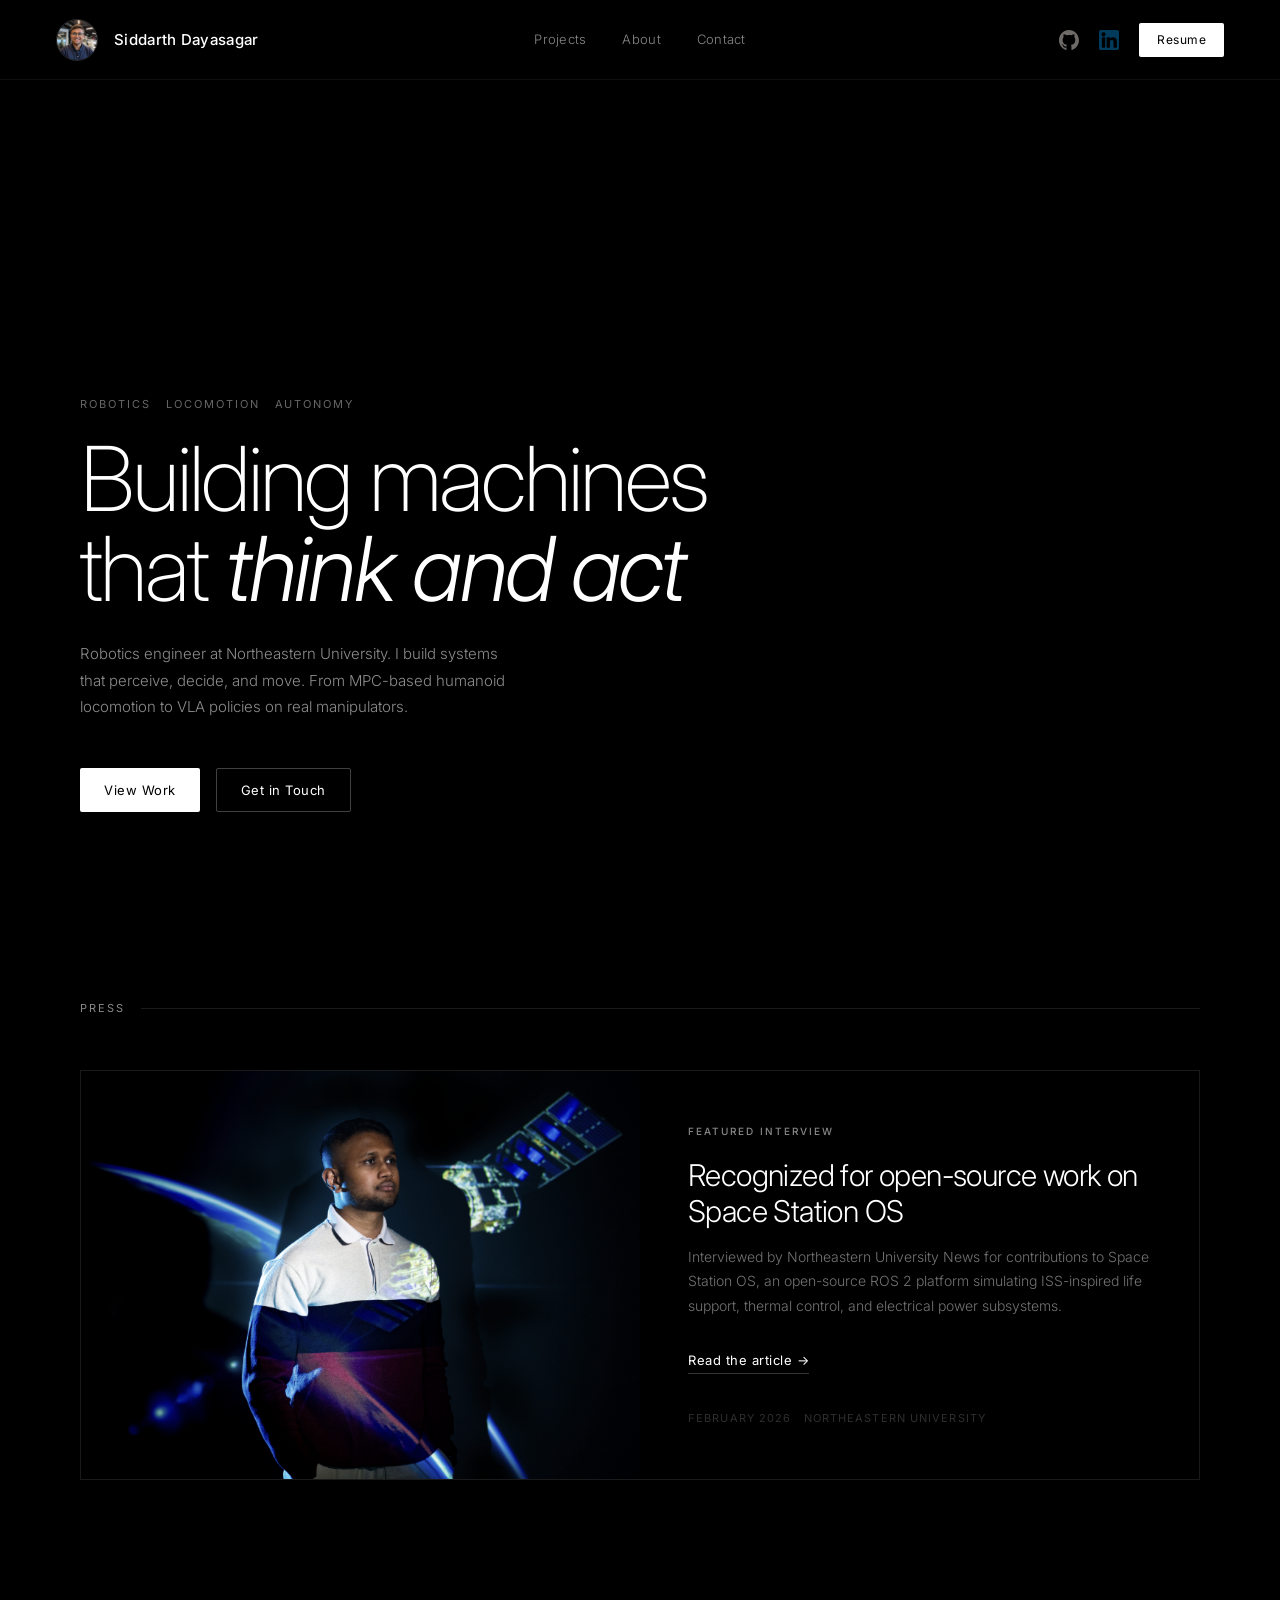
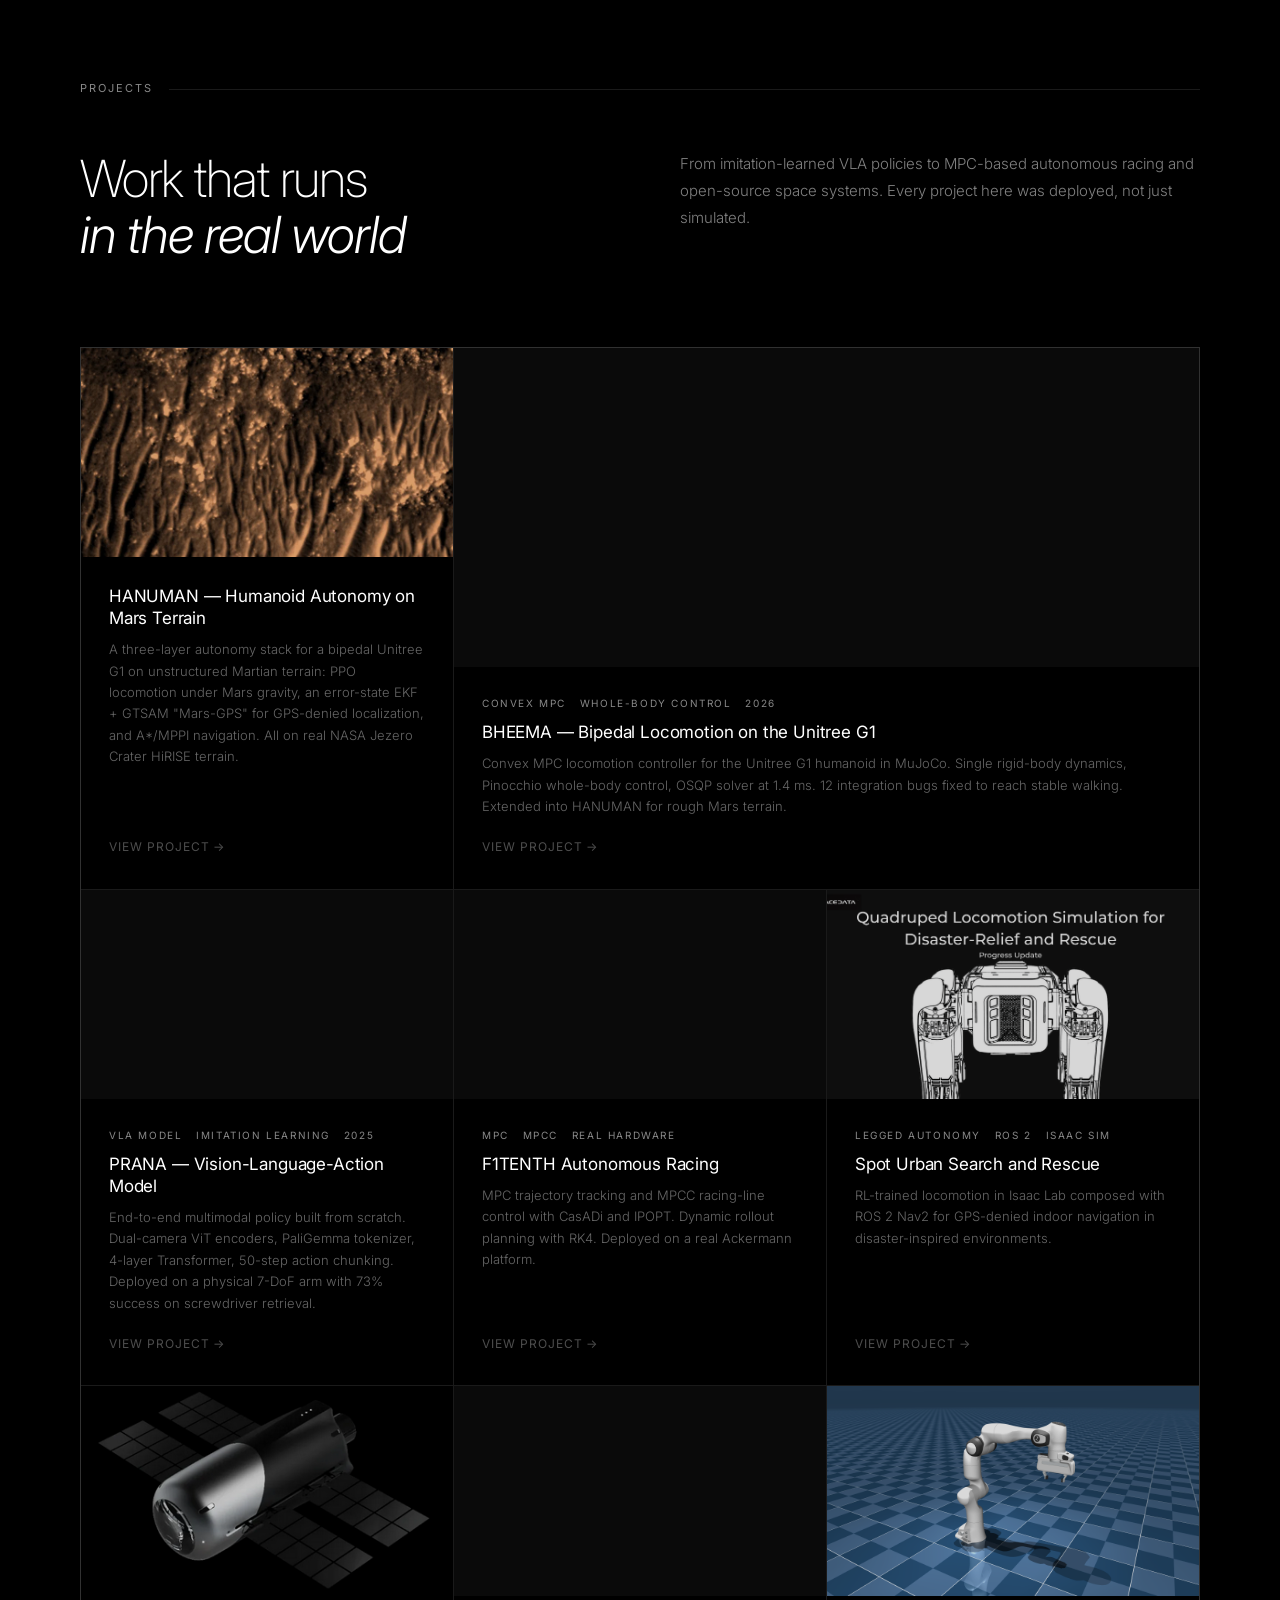
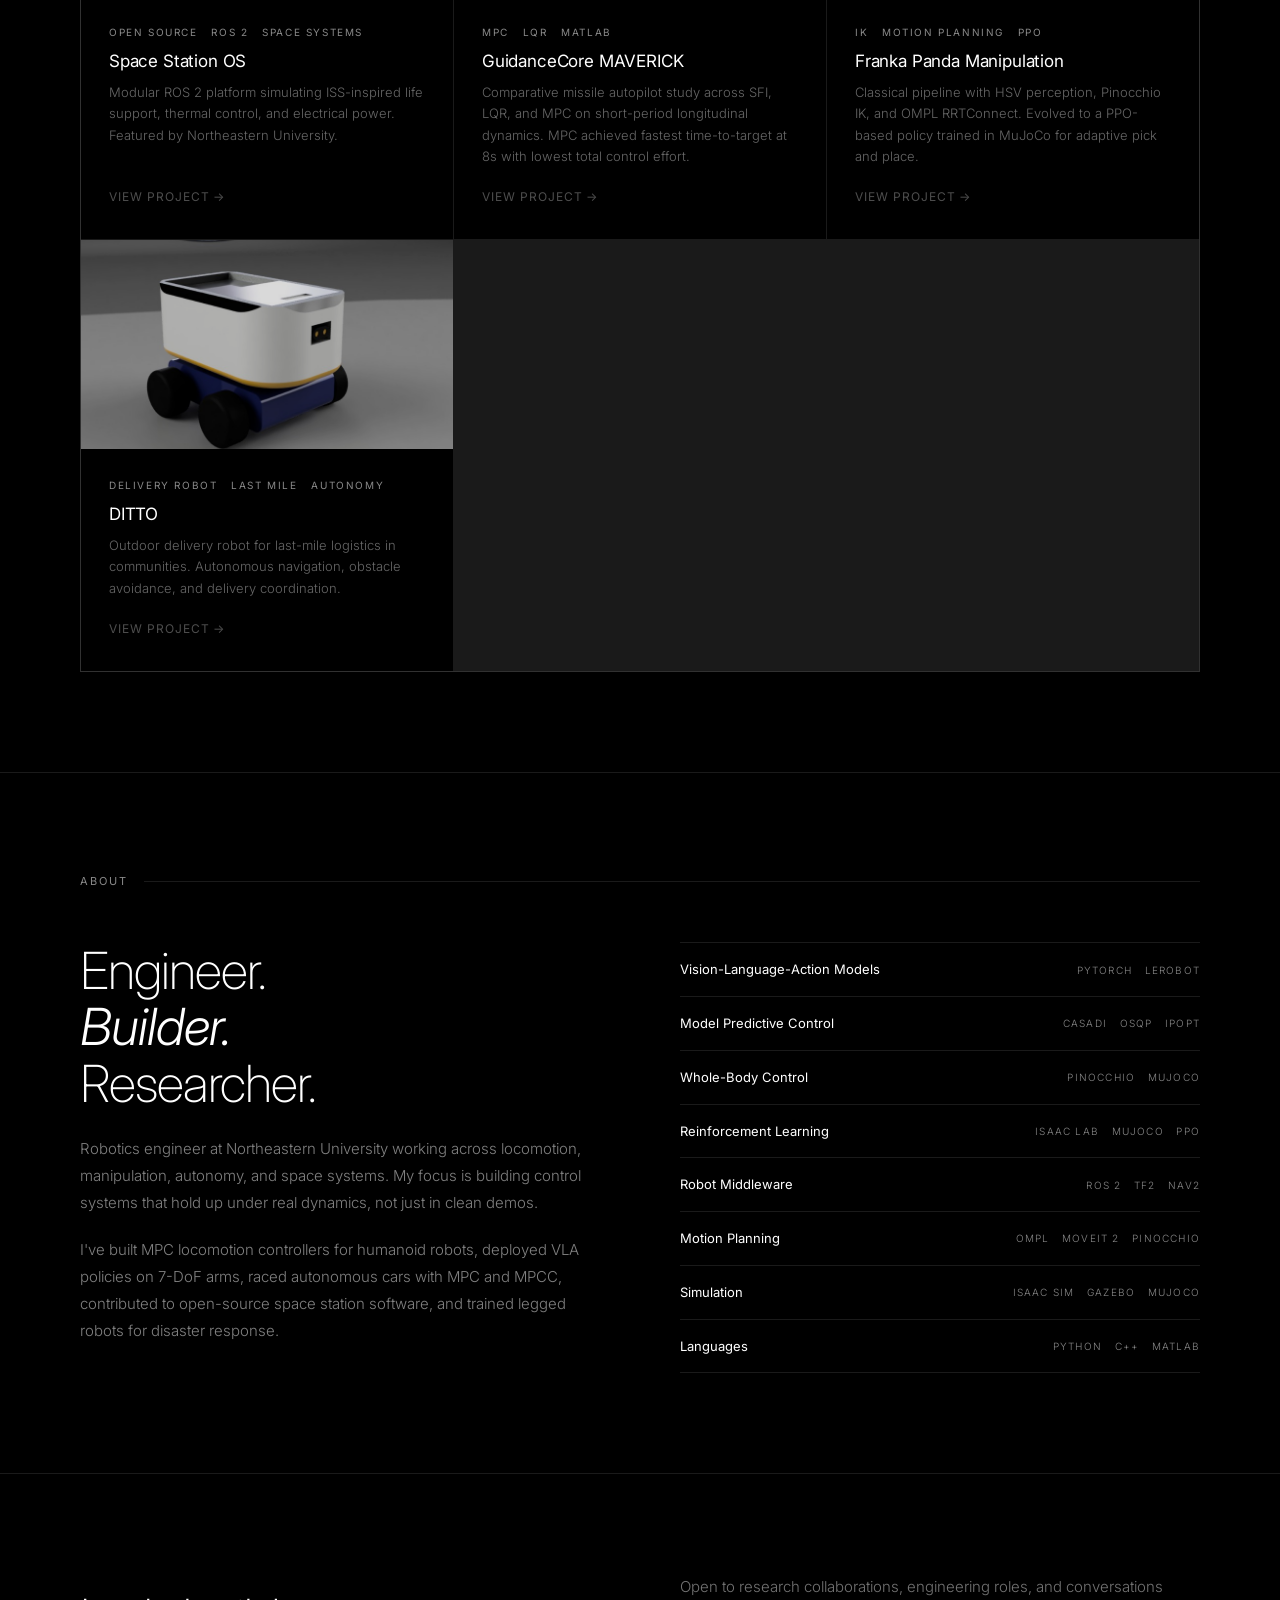
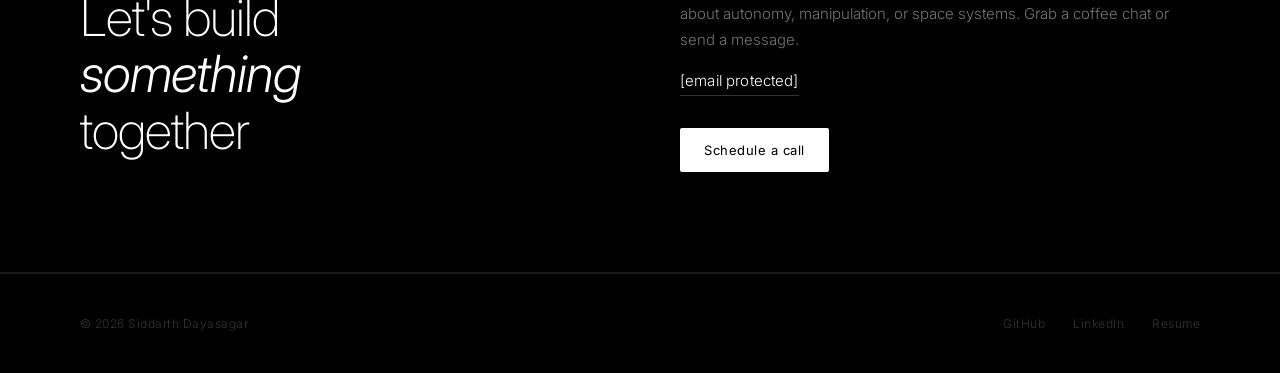
==== index.html @ bda3d2d0 "changes" ====
<!DOCTYPE html>
<html lang="en">
<head>
  <meta charset="UTF-8"/>
  <meta name="viewport" content="width=device-width, initial-scale=1.0"/>
  <title>Siddarth Dayasagar — Robotics Engineer</title>
  <link href="https://fonts.googleapis.com/css2?family=Inter:ital,wght@0,200;0,300;0,400;0,500;0,600;1,300&display=swap" rel="stylesheet"/>
  <style>
    *, *::before, *::after { box-sizing: border-box; margin: 0; padding: 0; }

    :root {
      --black: #000000;
      --white: #ffffff;
      --off-white: #f0f0f0;
      --gray: #888888;
      --border: rgba(255,255,255,0.1);
    }

    html { scroll-behavior: smooth; }

    body {
      background: var(--black);
      color: var(--white);
      font-family: 'Inter', -apple-system, BlinkMacSystemFont, sans-serif;
      font-weight: 300;
      line-height: 1.6;
      overflow-x: hidden;
      -webkit-font-smoothing: antialiased;
    }

    /* hide body while loading */
    body.loading { overflow: hidden; }

    a { color: inherit; text-decoration: none; }

    /* ── PRELOADER ───────────────────────────── */
    #preloader {
      position: fixed; inset: 0; z-index: 9999;
      background: var(--black);
      display: flex; flex-direction: column;
      align-items: flex-start; justify-content: flex-end;
      padding: 52px 64px;
      transition: opacity 0.8s ease, visibility 0.8s ease;
    }
    #preloader.hidden {
      opacity: 0; visibility: hidden; pointer-events: none;
    }

    .preloader-label {
      font-size: 10px; font-weight: 400;
      letter-spacing: 0.22em; text-transform: uppercase;
      color: var(--gray); margin-bottom: 14px;
    }

    .preloader-counter {
      font-size: clamp(72px, 14vw, 160px);
      font-weight: 200; letter-spacing: -0.04em;
      color: var(--white); line-height: 1;
      font-variant-numeric: tabular-nums;
    }

    .preloader-bar-wrap {
      width: 100%; height: 1px;
      background: rgba(255,255,255,0.08);
      margin-top: 32px; overflow: hidden;
    }
    .preloader-bar {
      height: 100%; width: 0%;
      background: var(--white);
      transition: width 0.05s linear;
    }

    .preloader-project {
      margin-top: 16px;
      font-size: 10px; font-weight: 300;
      letter-spacing: 0.2em; text-transform: uppercase;
      color: rgba(255,255,255,0.25);
    }

    /* ── REVEAL ANIMATION ────────────────────── */
    .reveal {
      opacity: 0;
      transform: translateY(32px);
      transition: opacity 0.9s ease, transform 0.9s ease;
    }
    .reveal.visible {
      opacity: 1;
      transform: translateY(0);
    }
    img { display: block; max-width: 100%; }

    /* ── NAV ─────────────────────────────────── */
    nav {
      position: fixed; top: 0; left: 0; right: 0; z-index: 100;
      display: flex; align-items: center; justify-content: space-between;
      padding: 0 56px; height: 80px;
      background: rgba(0,0,0,0.85);
      backdrop-filter: blur(20px);
      -webkit-backdrop-filter: blur(20px);
      border-bottom: 1px solid rgba(255,255,255,0.06);
    }

    .nav-left { display: flex; align-items: center; gap: 16px; }

    .nav-avatar {
      width: 42px; height: 42px; border-radius: 50%;
      object-fit: cover;
      border: 1px solid rgba(255,255,255,0.15);
      flex-shrink: 0;
    }

    .nav-name {
      font-size: 15px; font-weight: 500;
      letter-spacing: 0.02em; color: var(--white);
    }

    .nav-center {
      display: flex; align-items: center; gap: 36px;
      position: absolute; left: 50%; transform: translateX(-50%);
    }

    .nav-link {
      font-size: 13px; font-weight: 300;
      color: var(--gray); letter-spacing: 0.02em;
      transition: color 0.2s;
    }
    .nav-link:hover { color: var(--white); }

    .nav-right { display: flex; align-items: center; gap: 20px; }

    .nav-icon-link {
      display: flex; align-items: center;
      opacity: 0.5; transition: opacity 0.2s;
    }
    .nav-icon-link:hover { opacity: 1; }
    .nav-icon-link.invert img { filter: invert(1); }
    .nav-icon-link img { width: 20px; height: 20px; }

    .nav-resume {
      display: inline-flex; align-items: center;
      height: 34px; padding: 0 18px;
      font-size: 12px; font-weight: 400;
      letter-spacing: 0.04em;
      background: var(--white); color: var(--black);
      border-radius: 2px;
      transition: background 0.2s;
    }
    .nav-resume:hover { background: var(--off-white); }

    /* mobile hamburger */
    .nav-hamburger {
      display: none; flex-direction: column;
      gap: 5px; cursor: pointer;
      padding: 4px;
    }
    .nav-hamburger span {
      display: block; width: 22px; height: 1.5px;
      background: var(--white); border-radius: 2px;
      transition: all 0.3s;
    }

    /* mobile menu */
    .mobile-menu {
      display: none;
      position: fixed; top: 80px; left: 0; right: 0;
      background: rgba(0,0,0,0.97);
      backdrop-filter: blur(20px);
      border-bottom: 1px solid rgba(255,255,255,0.06);
      padding: 24px 24px 32px;
      flex-direction: column; gap: 0;
      z-index: 99;
    }
    .mobile-menu.open { display: flex; }
    .mobile-menu a {
      font-size: 18px; font-weight: 300;
      color: var(--gray); padding: 14px 0;
      border-bottom: 1px solid rgba(255,255,255,0.06);
      transition: color 0.2s;
    }
    .mobile-menu a:last-child { border-bottom: none; }
    .mobile-menu a:hover { color: var(--white); }

    /* ── HERO ────────────────────────────────── */
    .hero {
      position: relative; width: 100%;
      height: 100svh; min-height: 580px;
      overflow: hidden;
    }

    .hero video {
      position: absolute; inset: 0;
      width: 100%; height: 100%;
      object-fit: cover;
    }

    .hero-gradient {
      position: absolute; inset: 0;
      background: linear-gradient(
        to bottom,
        rgba(0,0,0,0.15) 0%,
        rgba(0,0,0,0.0) 25%,
        rgba(0,0,0,0.0) 50%,
        rgba(0,0,0,0.7) 80%,
        rgba(0,0,0,1) 100%
      );
    }

    .hero-content {
      position: absolute; inset: 0;
      display: flex; flex-direction: column; justify-content: flex-end;
      padding: 0 80px 88px;
      max-width: 1400px; margin: 0 auto; left: 0; right: 0;
    }

    .hero-label {
      font-size: 11px; font-weight: 400;
      letter-spacing: 0.18em; text-transform: uppercase;
      color: rgba(255,255,255,0.4);
      margin-bottom: 20px;
    }

    .hero-title {
      font-size: clamp(40px, 7vw, 104px);
      font-weight: 200; letter-spacing: -0.03em;
      line-height: 1.0; color: var(--white);
      max-width: 900px; margin-bottom: 28px;
    }
    .hero-title em { font-style: italic; font-weight: 300; }

    .hero-bio {
      font-size: 15px; font-weight: 300;
      color: rgba(255,255,255,0.55);
      max-width: 440px; line-height: 1.75;
      margin-bottom: 48px;
    }

    .hero-cta-row { display: flex; align-items: center; gap: 16px; flex-wrap: wrap; }

    .btn {
      display: inline-flex; align-items: center;
      height: 44px; padding: 0 24px;
      font-size: 13px; font-weight: 400;
      letter-spacing: 0.04em; border-radius: 2px;
      transition: all 0.2s; cursor: pointer;
    }
    .btn-primary { background: var(--white); color: var(--black); }
    .btn-primary:hover { background: var(--off-white); }
    .btn-ghost {
      background: transparent; color: var(--white);
      border: 1px solid rgba(255,255,255,0.25);
    }
    .btn-ghost:hover { border-color: rgba(255,255,255,0.6); }

    /* ── DIVIDER ─────────────────────────────── */
    .divider { height: 1px; background: var(--border); }

    /* ── STAT STRIP ──────────────────────────── */
    .stat-strip {
      display: grid; grid-template-columns: repeat(4,1fr);
      border-bottom: 1px solid var(--border);
    }

    .stat-cell {
      padding: 44px 48px;
      border-right: 1px solid var(--border);
    }
    .stat-cell:last-child { border-right: none; }

    .stat-num {
      font-size: 38px; font-weight: 200;
      letter-spacing: -0.04em; color: var(--white);
      line-height: 1; margin-bottom: 8px;
    }
    .stat-label {
      font-size: 11px; font-weight: 400;
      letter-spacing: 0.1em; text-transform: uppercase;
      color: var(--gray); line-height: 1.5;
    }

    /* ── LAYOUT ──────────────────────────────── */
    .section {
      max-width: 1400px; margin: 0 auto;
      padding: 100px 80px;
    }

    .section-eyebrow {
      font-size: 11px; font-weight: 400;
      letter-spacing: 0.18em; text-transform: uppercase;
      color: var(--gray); margin-bottom: 52px;
      display: flex; align-items: center; gap: 16px;
    }
    .section-eyebrow::after {
      content: ''; flex: 1; height: 1px;
      background: var(--border);
    }

    .section-title {
      font-size: clamp(28px, 4vw, 54px);
      font-weight: 200; letter-spacing: -0.02em;
      line-height: 1.1; color: var(--white);
      margin-bottom: 24px;
    }
    .section-title em { font-style: italic; font-weight: 300; }

    .section-body {
      font-size: 15px; font-weight: 300;
      color: rgba(255,255,255,0.5);
      line-height: 1.8; max-width: 560px;
    }

    .two-col {
      display: grid; grid-template-columns: 1fr 1fr;
      gap: 80px; align-items: start;
    }

    /* ── PRESS ───────────────────────────────── */
    .press-card {
      display: grid; grid-template-columns: 1fr 1fr;
      gap: 0; border: 1px solid var(--border);
    }

    .press-image {
      overflow: hidden; background: #111;
      min-height: 260px;
    }
    .press-image img {
      width: 100%; height: 100%; object-fit: cover;
      filter: grayscale(20%);
      transition: filter 0.4s, transform 0.4s;
    }
    .press-card:hover .press-image img {
      filter: grayscale(0%); transform: scale(1.02);
    }

    .press-content {
      padding: 52px 48px;
      display: flex; flex-direction: column; justify-content: center;
    }

    .press-tag {
      font-size: 10px; font-weight: 500;
      letter-spacing: 0.2em; text-transform: uppercase;
      color: var(--gray); margin-bottom: 18px;
    }

    .press-title {
      font-size: clamp(18px, 2.5vw, 30px);
      font-weight: 300; letter-spacing: -0.02em;
      line-height: 1.2; color: var(--white); margin-bottom: 16px;
    }

    .press-body {
      font-size: 14px; font-weight: 300;
      color: rgba(255,255,255,0.45);
      line-height: 1.75; margin-bottom: 32px;
    }

    .press-link {
      font-size: 13px; font-weight: 400;
      color: var(--white); letter-spacing: 0.04em;
      display: inline-flex; align-items: center; gap: 8px;
      border-bottom: 1px solid rgba(255,255,255,0.2);
      padding-bottom: 2px; width: fit-content;
      transition: border-color 0.2s;
    }
    .press-link:hover { border-color: var(--white); }

    .press-date {
      margin-top: 36px;
      font-size: 11px; font-weight: 400;
      letter-spacing: 0.1em; text-transform: uppercase;
      color: rgba(255,255,255,0.18);
    }

    /* ── PROJECTS GRID ───────────────────────── */
    .projects-grid {
      display: grid;
      grid-template-columns: repeat(3, 1fr);
      gap: 1px;
      background: var(--border);
      border: 1px solid var(--border);
    }

    .project-card {
      background: var(--black);
      position: relative; overflow: hidden;
      display: flex; flex-direction: column;
      transition: background 0.3s;
    }
    .project-card:hover { background: #0a0a0a; }

    .project-card.featured { grid-column: span 2; }
    .project-card.featured .project-media { aspect-ratio: 21/9; }

    .project-media {
      position: relative;
      aspect-ratio: 16/9; overflow: hidden;
      background: #0a0a0a; flex-shrink: 0;
    }
    .project-media img,
    .project-media video {
      width: 100%; height: 100%; object-fit: cover;
      filter: brightness(0.85);
      transition: filter 0.4s, transform 0.5s;
    }
    .project-media iframe {
      position: absolute; inset: 0;
      width: 100%; height: 100%; border: none;
      pointer-events: none;
    }
    .project-card:hover .project-media img,
    .project-card:hover .project-media video {
      filter: brightness(1); transform: scale(1.03);
    }

    .project-body {
      padding: 28px 28px 32px;
      flex: 1; display: flex; flex-direction: column;
    }

    .project-tag {
      font-size: 10px; font-weight: 400;
      letter-spacing: 0.16em; text-transform: uppercase;
      color: var(--gray); margin-bottom: 10px;
    }

    .project-title {
      font-size: 17px; font-weight: 400;
      letter-spacing: -0.01em; color: var(--white);
      margin-bottom: 10px; line-height: 1.3;
    }

    .project-desc {
      font-size: 13px; font-weight: 300;
      color: rgba(255,255,255,0.4); line-height: 1.65;
      flex: 1;
    }

    .project-link {
      margin-top: 20px;
      font-size: 12px; font-weight: 400;
      letter-spacing: 0.08em; text-transform: uppercase;
      color: rgba(255,255,255,0.3);
      display: inline-flex; align-items: center; gap: 6px;
      transition: color 0.2s;
    }
    .project-card:hover .project-link { color: var(--white); }

    /* ── ABOUT ───────────────────────────────── */
    .skills-list { list-style: none; padding: 0; }
    .skills-list li {
      display: flex; align-items: center; justify-content: space-between;
      padding: 16px 0;
      border-bottom: 1px solid var(--border);
      font-size: 13px; font-weight: 300;
      color: rgba(255,255,255,0.55);
      gap: 16px;
    }
    .skills-list li:first-child { border-top: 1px solid var(--border); }
    .skill-name { color: var(--white); font-weight: 400; }
    .skill-tag {
      font-size: 10px; letter-spacing: 0.12em; text-transform: uppercase;
      color: var(--gray); text-align: right; flex-shrink: 0;
    }

    /* ── CONTACT ─────────────────────────────── */
    .contact-section {
      border-top: 1px solid var(--border);
      border-bottom: 1px solid var(--border);
    }
    .contact-inner {
      max-width: 1400px; margin: 0 auto;
      padding: 100px 80px;
      display: grid; grid-template-columns: 1fr 1fr;
      gap: 80px; align-items: center;
    }

    .contact-title {
      font-size: clamp(28px, 4vw, 58px);
      font-weight: 200; letter-spacing: -0.02em;
      line-height: 1.1; color: var(--white);
    }
    .contact-title em { font-style: italic; font-weight: 300; }

    .contact-right { display: flex; flex-direction: column; gap: 16px; }

    .contact-body {
      font-size: 15px; font-weight: 300;
      color: rgba(255,255,255,0.45); line-height: 1.75;
    }

    .contact-email {
      font-size: 15px; font-weight: 300;
      color: var(--white); letter-spacing: 0.01em;
      border-bottom: 1px solid rgba(255,255,255,0.2);
      padding-bottom: 2px; width: fit-content;
      transition: border-color 0.2s;
      word-break: break-all;
    }
    .contact-email:hover { border-color: var(--white); }

    /* ── FOOTER ──────────────────────────────── */
    footer {
      padding: 40px 80px;
      display: flex; align-items: center; justify-content: space-between;
      border-top: 1px solid var(--border);
    }
    .footer-copy {
      font-size: 12px; font-weight: 300;
      color: rgba(255,255,255,0.2); letter-spacing: 0.04em;
    }
    .footer-links { display: flex; gap: 28px; }
    .footer-link {
      font-size: 12px; font-weight: 300;
      color: rgba(255,255,255,0.2); letter-spacing: 0.04em;
      transition: color 0.2s;
    }
    .footer-link:hover { color: var(--white); }

    /* ── MOBILE ──────────────────────────────── */
    @media(max-width:768px) {
      #preloader { padding: 36px 24px; }

      nav { padding: 0 20px; height: 68px; }
      .nav-center { display: none; }
      .nav-right .nav-icon-link { display: none; }
      .nav-right .nav-resume { display: none; }
      .nav-hamburger { display: flex; }

      .hero-content { padding: 0 24px 52px; }
      .hero-label { font-size: 10px; }
      .hero-bio { font-size: 14px; max-width: 100%; }
      .hero-cta-row { gap: 12px; }

      .stat-strip { grid-template-columns: repeat(2,1fr); }
      .stat-cell { padding: 28px 20px; }
      .stat-num { font-size: 28px; }

      .section { padding: 64px 24px; }

      .two-col { grid-template-columns: 1fr; gap: 40px; }

      .press-card { grid-template-columns: 1fr; }
      .press-image { min-height: 200px; aspect-ratio: 16/9; }
      .press-content { padding: 28px 24px; }

      .projects-grid { grid-template-columns: 1fr; }
      .project-card.featured { grid-column: span 1; }
      .project-card.featured .project-media { aspect-ratio: 16/9; }
      .project-body { padding: 20px 20px 24px; }
      .project-title { font-size: 15px; }
      .skills-list li { flex-direction: column; align-items: flex-start; gap: 4px; }
      .skill-tag { text-align: left; }

      .contact-inner { grid-template-columns: 1fr; gap: 40px; padding: 64px 24px; }

      footer { padding: 28px 24px; flex-direction: column; gap: 16px; text-align: center; }
      .footer-links { flex-wrap: wrap; justify-content: center; gap: 16px; }
    }

    @media(max-width:480px) {
      .hero-title { font-size: clamp(36px, 10vw, 56px); }
      .btn { height: 42px; padding: 0 20px; font-size: 13px; }
    }
  </style>
</head>
<body class="loading">

<!-- ── PRELOADER ─────────────────────────────── -->
<div id="preloader">
  <div class="preloader-label">Loading</div>
  <div class="preloader-counter" id="counter">0</div>
  <div class="preloader-bar-wrap">
    <div class="preloader-bar" id="bar"></div>
  </div>
  <div class="preloader-project">Siddarth Dayasagar &nbsp; Robotics Portfolio</div>
</div>

<!-- ── NAV ───────────────────────────────────── -->
<nav>
  <div class="nav-left">
    <img src="assets/profile.webp" alt="Siddarth Dayasagar" class="nav-avatar"/>
    <span class="nav-name">Siddarth Dayasagar</span>
  </div>

  <div class="nav-center">
    <a href="#projects" class="nav-link">Projects</a>
    <a href="#about" class="nav-link">About</a>
    <a href="#contact" class="nav-link">Contact</a>
  </div>

  <div class="nav-right">
    <a href="https://github.com/siddarth09" target="_blank" aria-label="GitHub" class="nav-icon-link invert">
      <img src="assets/github-mark.svg" alt="GitHub"/>
    </a>
    <a href="https://www.linkedin.com/in/siddarth-d-roboticsengineer/" target="_blank" aria-label="LinkedIn" class="nav-icon-link">
      <img src="assets/linkedin-svgrepo-com.svg" alt="LinkedIn"/>
    </a>
    <a href="assets/Siddarth_Dayasagar_Robotics.pdf" target="_blank" class="nav-resume">Resume</a>
    <div class="nav-hamburger" onclick="toggleMenu()" aria-label="Menu">
      <span></span><span></span><span></span>
    </div>
  </div>
</nav>

<!-- mobile menu -->
<div class="mobile-menu" id="mobileMenu">
  <a href="#projects" onclick="toggleMenu()">Projects</a>
  <a href="#about" onclick="toggleMenu()">About</a>
  <a href="#contact" onclick="toggleMenu()">Contact</a>
  <a href="assets/Siddarth_Robotics_NEU.pdf" target="_blank">Resume</a>
  <a href="https://github.com/siddarth09" target="_blank">GitHub</a>
  <a href="https://www.linkedin.com/in/siddarth-d-roboticsengineer/" target="_blank">LinkedIn</a>
</div>

<!-- ── HERO ──────────────────────────────────── -->
<div class="hero">
  <video autoplay muted loop playsinline>
    <source src="assets/portfolio.mp4" type="video/mp4"/>
  </video>
  <div class="hero-gradient"></div>

  <div class="hero-content">
    <div class="hero-label reveal">Robotics &nbsp; Locomotion &nbsp; Autonomy</div>
    <h1 class="hero-title reveal">
      Building machines<br/>
      that <em>think and act</em>
    </h1>
    <p class="hero-bio reveal">
      Robotics engineer at Northeastern University. I build systems that
      perceive, decide, and move. From MPC-based humanoid locomotion to
      VLA policies on real manipulators.
    </p>
    <div class="hero-cta-row reveal">
      <a href="#projects" class="btn btn-primary">View Work</a>
      <a href="#contact" class="btn btn-ghost">Get in Touch</a>
    </div>
  </div>
</div>

<!-- ── STAT STRIP ─────────────────────────────── -->


<!-- ── PRESS ──────────────────────────────────── -->
<div class="section" style="padding-bottom:0">
  <div class="section-eyebrow reveal">Press</div>
</div>

<div style="max-width:1400px; margin:0 auto; padding:0 80px 100px">
  <div class="press-card reveal">
    <div class="press-image">
      <img src="assets/neu.png" alt="Northeastern University — Space Station OS"/>
    </div>
    <div class="press-content">
      <div class="press-tag">Featured Interview</div>
      <h2 class="press-title">
        Recognized for open-source work on Space Station OS
      </h2>
      <p class="press-body">
        Interviewed by Northeastern University News for contributions to
        Space Station OS, an open-source ROS 2 platform simulating ISS-inspired
        life support, thermal control, and electrical power subsystems.
      </p>
      <a href="https://news.northeastern.edu/2026/02/03/open-source-space-station-operating-systems/"
         target="_blank" class="press-link">
        Read the article →
      </a>
      <div class="press-date">February 2026 &nbsp; Northeastern University</div>
    </div>
  </div>
</div>

<!-- ── PROJECTS ───────────────────────────────── -->
<div class="section" style="padding-bottom:0">
  <div class="section-eyebrow reveal" id="projects">Projects</div>
  <div class="two-col" style="margin-bottom:60px">
    <h2 class="section-title reveal">
      Work that runs<br/><em>in the real world</em>
    </h2>
    <p class="section-body reveal">
      From imitation-learned VLA policies to MPC-based autonomous racing
      and open-source space systems. Every project here was deployed,
      not just simulated.
    </p>
  </div>
</div>

<div style="max-width:1400px; margin:0 auto; padding:0 80px 100px">
  <div class="projects-grid">

    <!-- HANUMAN — flagship -->
    <div class="project-card reveal">
      <div class="project-media">
        <img src="assets/hanuman.webp" alt="HANUMAN — Unitree G1 on Mars Jezero terrain"/>
      </div>
      <div class="project-body">
        <div class="project-title">HANUMAN — Humanoid Autonomy on Mars Terrain</div>
        <p class="project-desc">
          A three-layer autonomy stack for a bipedal Unitree G1 on unstructured
          Martian terrain: PPO locomotion under Mars gravity, an error-state EKF + GTSAM
          "Mars-GPS" for GPS-denied localization, and A*/MPPI navigation. All on real NASA
          Jezero Crater HiRISE terrain.
        </p>
        <a href="projects/hanuman.html" class="project-link">View project →</a>
      </div>
    </div>

    <!-- BHEEMA — featured -->
    <div class="project-card reveal featured">
      <div class="project-media">
        <video autoplay muted loop playsinline src="assets/bheema.mp4"></video>
      </div>
      <div class="project-body">
        <div class="project-tag">Convex MPC &nbsp; Whole-Body Control &nbsp; 2026</div>
        <div class="project-title">BHEEMA — Bipedal Locomotion on the Unitree G1</div>
        <p class="project-desc">
          Convex MPC locomotion controller for the Unitree G1 humanoid in MuJoCo.
          Single rigid-body dynamics, Pinocchio whole-body control, OSQP solver
          at 1.4 ms. 12 integration bugs fixed to reach stable walking.
          Extended into HANUMAN for rough Mars terrain.
        </p>
        <a href="projects/bheema.html" class="project-link">View project →</a>
      </div>
    </div>

    <!-- PRANA -->
    <div class="project-card reveal">
      <div class="project-media">
        <iframe
          src="https://www.youtube.com/embed/FkD8xybTaxQ?si=WphjPIdnCiE92yqi&autoplay=1&mute=1&loop=1&playlist=FkD8xybTaxQ&controls=0&modestbranding=1"
          allow="autoplay; encrypted-media" allowfullscreen>
        </iframe>
      </div>
      <div class="project-body">
        <div class="project-tag">VLA Model &nbsp; Imitation Learning &nbsp; 2025</div>
        <div class="project-title">PRANA — Vision-Language-Action Model</div>
        <p class="project-desc">
          End-to-end multimodal policy built from scratch. Dual-camera ViT encoders,
          PaliGemma tokenizer, 4-layer Transformer, 50-step action chunking.
          Deployed on a physical 7-DoF arm with 73% success on screwdriver retrieval.
        </p>
        <a href="projects/prana.html" class="project-link">View project →</a>
      </div>
    </div>

    <!-- F1TENTH -->
    <div class="project-card reveal">
      <div class="project-media">
        <iframe
          src="https://www.youtube.com/embed/h-dFtYMnnxc?autoplay=1&mute=1&loop=1&playlist=h-dFtYMnnxc&controls=0&modestbranding=1"
          allow="autoplay; encrypted-media" allowfullscreen>
        </iframe>
      </div>
      <div class="project-body">
        <div class="project-tag">MPC &nbsp; MPCC &nbsp; Real Hardware</div>
        <div class="project-title">F1TENTH Autonomous Racing</div>
        <p class="project-desc">
          MPC trajectory tracking and MPCC racing-line control with CasADi and IPOPT.
          Dynamic rollout planning with RK4. Deployed on a real Ackermann platform.
        </p>
        <a href="projects/f1tenth.html" class="project-link">View project →</a>
      </div>
    </div>

    <!-- SPOT -->
    <div class="project-card reveal">
      <div class="project-media">
        <img src="assets/spot_nav.png" alt="Spot Urban Search and Rescue"/>
      </div>
      <div class="project-body">
        <div class="project-tag">Legged Autonomy &nbsp; ROS 2 &nbsp; Isaac Sim</div>
        <div class="project-title">Spot Urban Search and Rescue</div>
        <p class="project-desc">
          RL-trained locomotion in Isaac Lab composed with ROS 2 Nav2 for
          GPS-denied indoor navigation in disaster-inspired environments.
        </p>
        <a href="projects/spot_isaac.html" class="project-link">View project →</a>
      </div>
    </div>

    <!-- SSOS -->
    <div class="project-card reveal">
      <div class="project-media">
        <img src="assets/ssos.webp" alt="Space Station OS"/>
      </div>
      <div class="project-body">
        <div class="project-tag">Open Source &nbsp; ROS 2 &nbsp; Space Systems</div>
        <div class="project-title">Space Station OS</div>
        <p class="project-desc">
          Modular ROS 2 platform simulating ISS-inspired life support, thermal
          control, and electrical power. Featured by Northeastern University.
        </p>
        <a href="projects/ssos.html" class="project-link">View project →</a>
      </div>
    </div>

    <!-- MAVERICK -->
    <div class="project-card reveal">
      <div class="project-media">
        <video autoplay muted loop playsinline src="assets/maverick.mp4"></video>
      </div>
      <div class="project-body">
        <div class="project-tag">MPC &nbsp; LQR &nbsp; MATLAB</div>
        <div class="project-title">GuidanceCore MAVERICK</div>
        <p class="project-desc">
          Comparative missile autopilot study across SFI, LQR, and MPC on short-period
          longitudinal dynamics. MPC achieved fastest time-to-target at 8s with
          lowest total control effort.
        </p>
        <a href="projects/maverick.html" class="project-link">View project →</a>
      </div>
    </div>

    <!-- PANDA -->
    <div class="project-card reveal">
      <div class="project-media">
        <img src="assets/panda.png" alt="Franka Panda Manipulation"/>
      </div>
      <div class="project-body">
        <div class="project-tag">IK &nbsp; Motion Planning &nbsp; PPO</div>
        <div class="project-title">Franka Panda Manipulation</div>
        <p class="project-desc">
          Classical pipeline with HSV perception, Pinocchio IK, and OMPL RRTConnect.
          Evolved to a PPO-based policy trained in MuJoCo for adaptive pick and place.
        </p>
        <a href="projects/panda.html" class="project-link">View project →</a>
      </div>
    </div>

    <!-- DITTO -->
    <div class="project-card reveal">
      <div class="project-media">
        <img src="assets/ditto.webp" alt="DITTO"/>
      </div>
      <div class="project-body">
        <div class="project-tag">Delivery Robot &nbsp; Last Mile &nbsp; Autonomy</div>
        <div class="project-title">DITTO</div>
        <p class="project-desc">
          Outdoor delivery robot for last-mile logistics in communities.
          Autonomous navigation, obstacle avoidance, and delivery coordination.
        </p>
        <a href="projects/ditto.html" class="project-link">View project →</a>
      </div>
    </div>

  </div>
</div>

<div class="divider"></div>

<!-- ── ABOUT ──────────────────────────────────── -->
<div class="section" id="about">
  <div class="section-eyebrow reveal">About</div>
  <div class="two-col">
    <div>
      <h2 class="section-title reveal">
        Engineer.<br/><em>Builder.</em><br/>Researcher.
      </h2>
      <p class="section-body" style="margin-bottom:20px">
        Robotics engineer at Northeastern University working across
        locomotion, manipulation, autonomy, and space systems. My focus is
        building control systems that hold up under real dynamics, not just
        in clean demos.
      </p>
      <p class="section-body reveal">
        I've built MPC locomotion controllers for humanoid robots, deployed
        VLA policies on 7-DoF arms, raced autonomous cars with MPC and MPCC,
        contributed to open-source space station software, and trained legged
        robots for disaster response.
      </p>
    </div>
    <div>
      <ul class="skills-list">
        <li>
          <span class="skill-name">Vision-Language-Action Models</span>
          <span class="skill-tag">PyTorch &nbsp; LeRobot</span>
        </li>
        <li>
          <span class="skill-name">Model Predictive Control</span>
          <span class="skill-tag">CasADi &nbsp; OSQP &nbsp; IPOPT</span>
        </li>
        <li>
          <span class="skill-name">Whole-Body Control</span>
          <span class="skill-tag">Pinocchio &nbsp; MuJoCo</span>
        </li>
        <li>
          <span class="skill-name">Reinforcement Learning</span>
          <span class="skill-tag">Isaac Lab &nbsp; MuJoCo &nbsp; PPO</span>
        </li>
        <li>
          <span class="skill-name">Robot Middleware</span>
          <span class="skill-tag">ROS 2 &nbsp; TF2 &nbsp; Nav2</span>
        </li>
        <li>
          <span class="skill-name">Motion Planning</span>
          <span class="skill-tag">OMPL &nbsp; MoveIt 2 &nbsp; Pinocchio</span>
        </li>
        <li>
          <span class="skill-name">Simulation</span>
          <span class="skill-tag">Isaac Sim &nbsp; Gazebo &nbsp; MuJoCo</span>
        </li>
        <li>
          <span class="skill-name">Languages</span>
          <span class="skill-tag">Python &nbsp; C++ &nbsp; MATLAB</span>
        </li>
      </ul>
    </div>
  </div>
</div>

<!-- ── CONTACT ────────────────────────────────── -->
<div class="contact-section" id="contact">
  <div class="contact-inner">
    <h2 class="contact-title reveal">
      Let's build<br/><em>something</em><br/>together
    </h2>
    <div class="contact-right reveal">
      <p class="contact-body">
        Open to research collaborations, engineering roles, and conversations
        about autonomy, manipulation, or space systems. Grab a coffee chat
        or send a message.
      </p>
      <a href="siddarth.dayasagar@gmail.com" class="contact-email">
        <span class="__cf_email__" data-cfemail="3043595454514244581e54514951435157514270575d51595c1e535f5d">[email&#160;protected]</span>
      </a>
      <div>
        <a href="https://calendly.com/siddarth-dayasagar" target="_blank"
           class="btn btn-primary" style="margin-top:16px">
          Schedule a call
        </a>
      </div>
    </div>
  </div>
</div>

<!-- ── FOOTER ─────────────────────────────────── -->
<footer>
  <span class="footer-copy">© 2026 Siddarth Dayasagar</span>
  <div class="footer-links">
    <a href="https://github.com/siddarth09" target="_blank" class="footer-link">GitHub</a>
    <a href="https://www.linkedin.com/in/siddarth-d-roboticsengineer/" target="_blank" class="footer-link">LinkedIn</a>
    <a href="assets/Siddarth_Robotics_NEU.pdf" target="_blank" class="footer-link">Resume</a>
  </div>
</footer>

<script data-cfasync="false" src="/cdn-cgi/scripts/5c5dd728/cloudflare-static/email-decode.min.js"></script>
<script>
  // ── Preloader
  const counter = document.getElementById('counter');
  const bar = document.getElementById('bar');
  const preloader = document.getElementById('preloader');
  let count = 0;

  const interval = setInterval(() => {
    const step = count < 70 ? Math.random() * 3 + 1 : Math.random() * 6 + 2;
    count = Math.min(100, count + step);
    counter.textContent = Math.floor(count);
    bar.style.width = count + '%';

    if (count >= 100) {
      clearInterval(interval);
      counter.textContent = '100';
      bar.style.width = '100%';
      setTimeout(() => {
        preloader.classList.add('hidden');
        document.body.classList.remove('loading');
        // trigger hero reveal
        document.querySelectorAll('.hero .reveal').forEach(el => {
          el.classList.add('visible');
        });
      }, 400);
    }
  }, 40);

  // ── Scroll reveal
  const observer = new IntersectionObserver((entries) => {
    entries.forEach(entry => {
      if (entry.isIntersecting) {
        entry.target.classList.add('visible');
      }
    });
  }, { threshold: 0.1, rootMargin: '0px 0px -40px 0px' });

  document.querySelectorAll('.reveal').forEach(el => observer.observe(el));

  // ── Mobile menu
  function toggleMenu() {
    const m = document.getElementById('mobileMenu');
    m.classList.toggle('open');
  }
  document.addEventListener('click', function(e) {
    const menu = document.getElementById('mobileMenu');
    const hamburger = document.querySelector('.nav-hamburger');
    if (menu.classList.contains('open') && !menu.contains(e.target) && !hamburger.contains(e.target)) {
      menu.classList.remove('open');
    }
  });
</script>

</body>
</html>
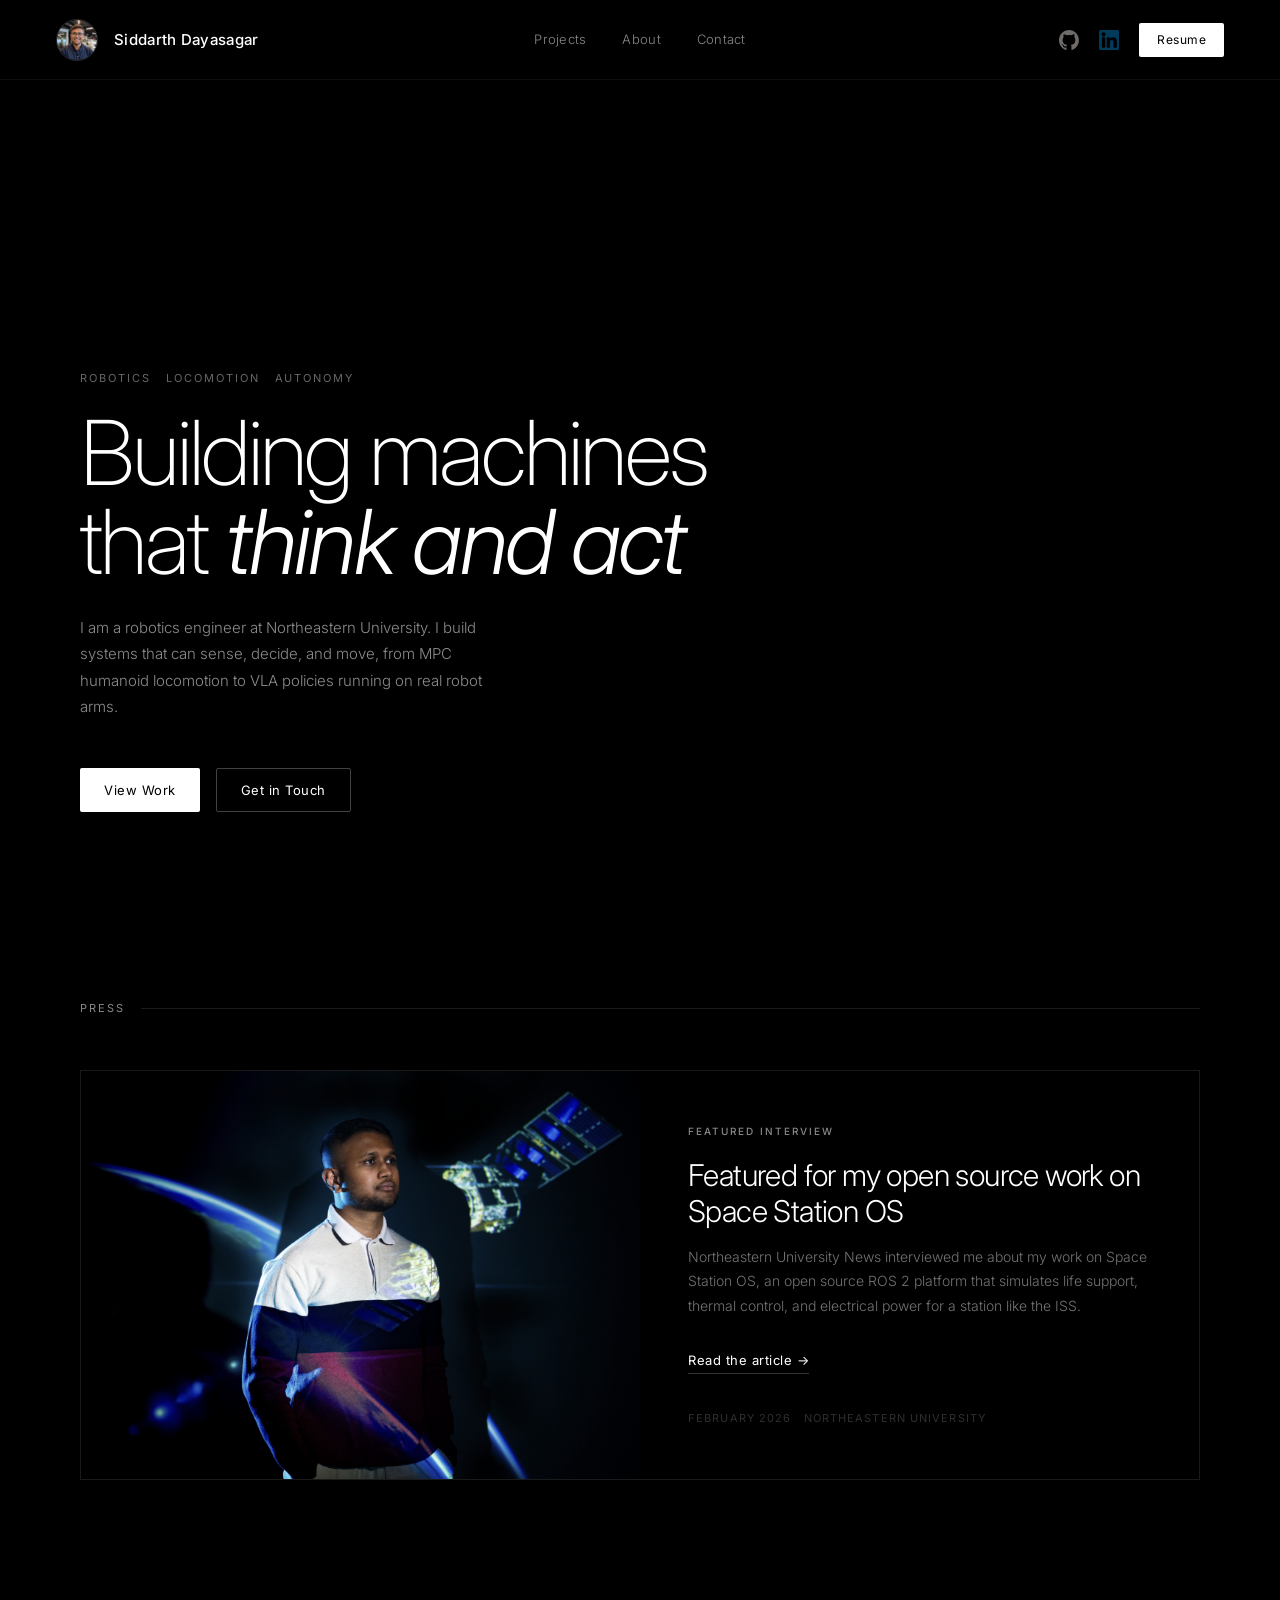
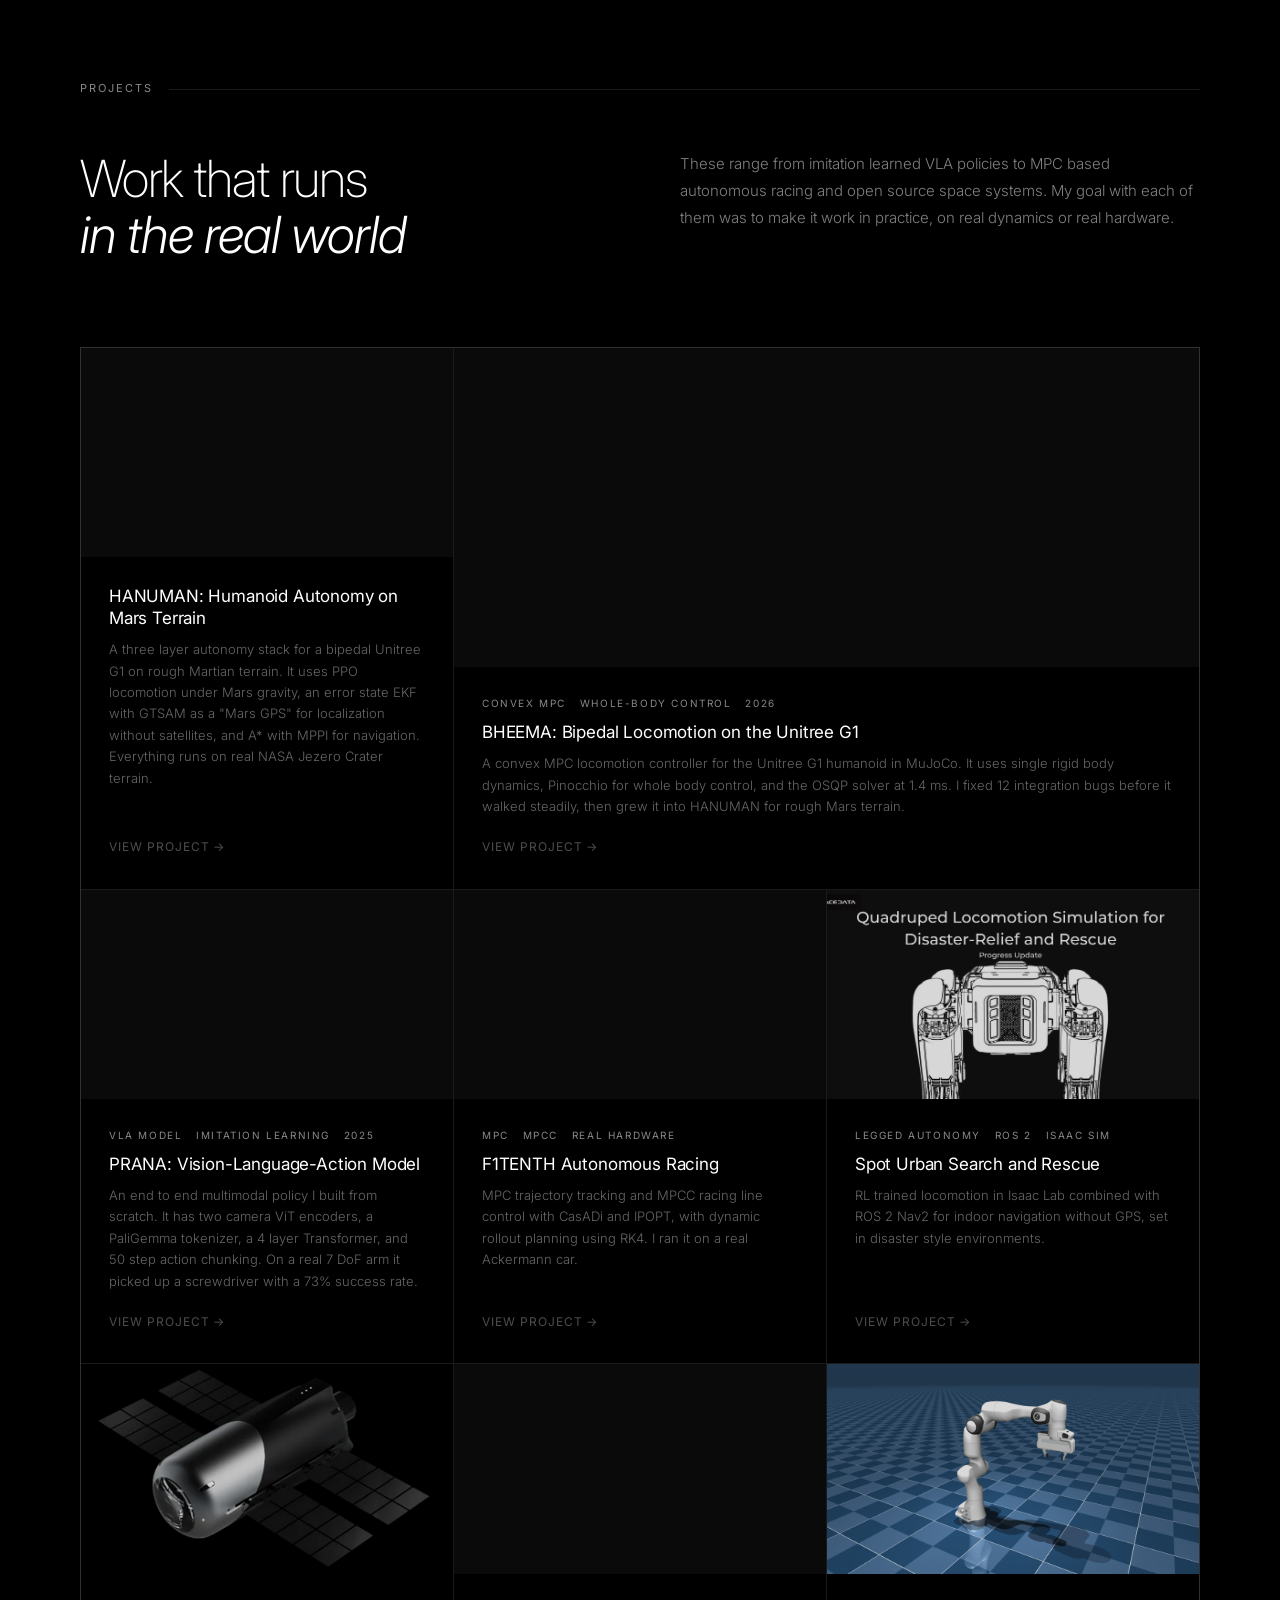
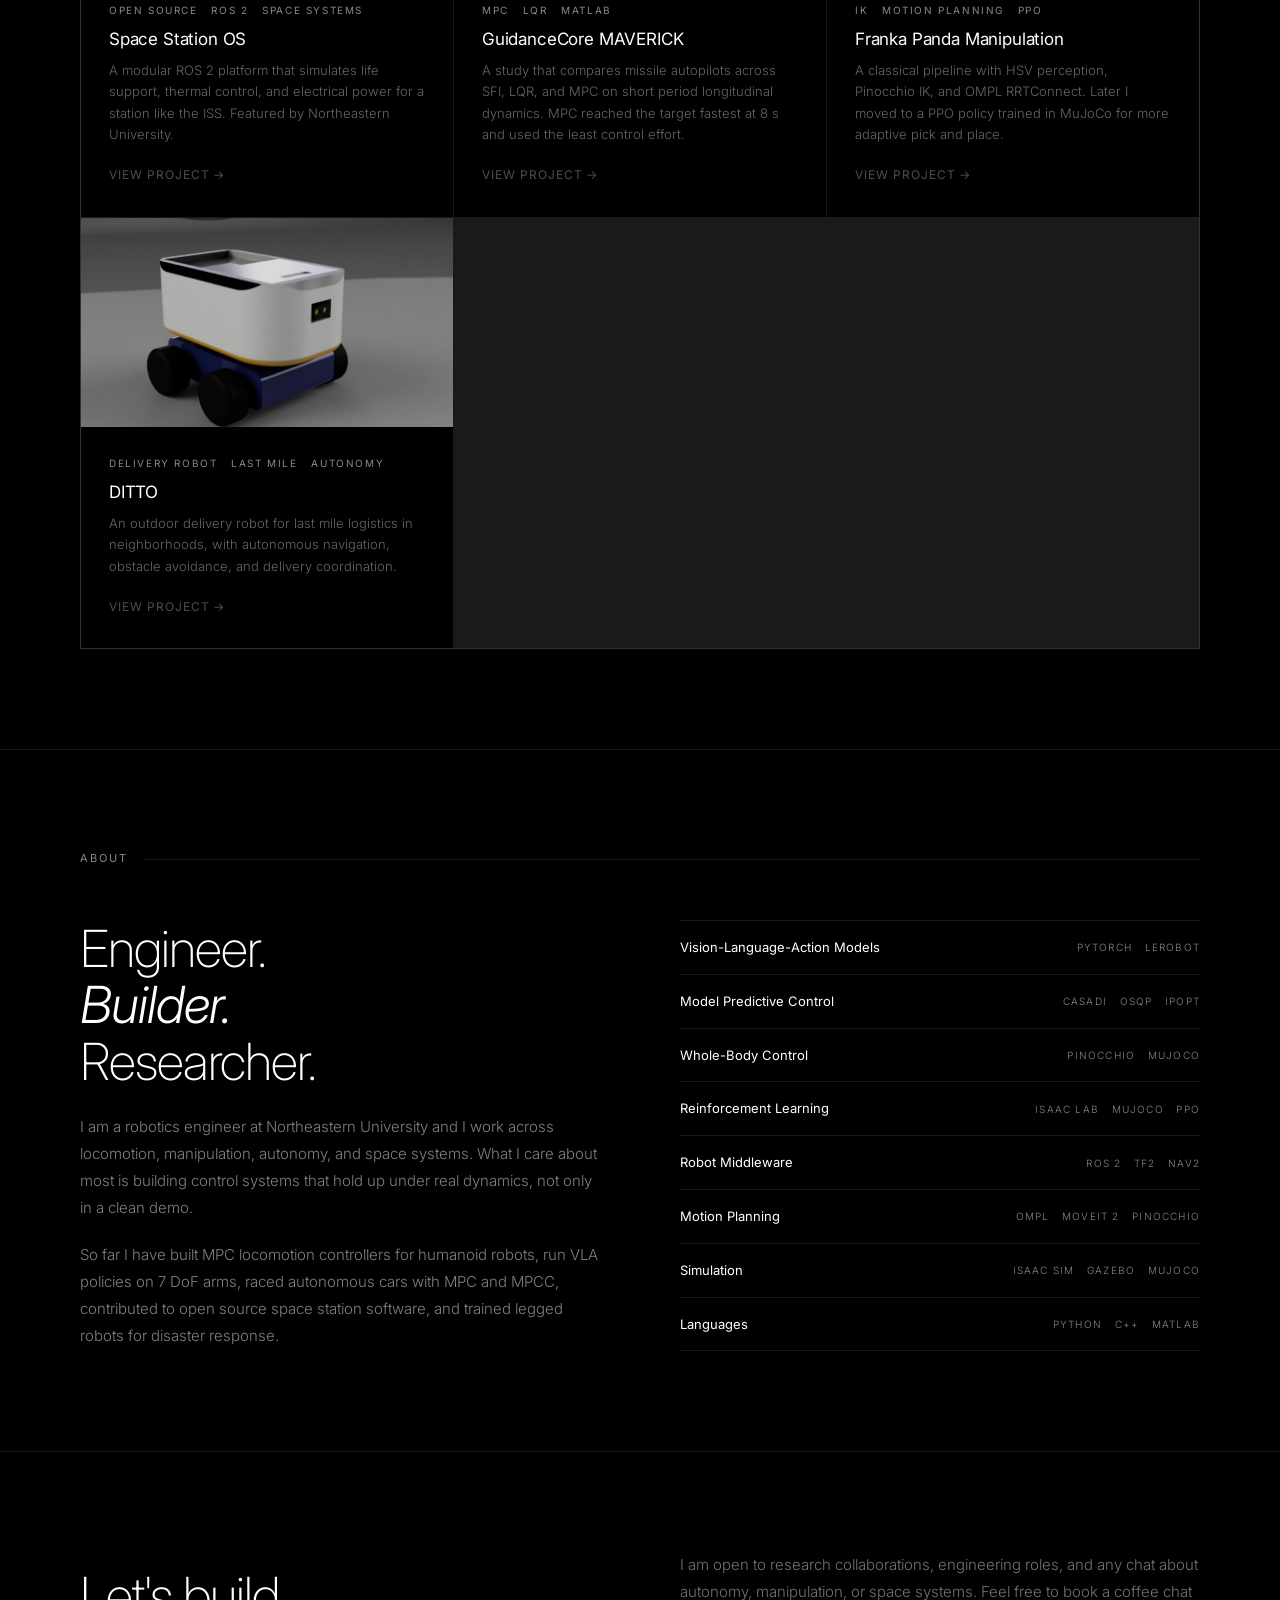
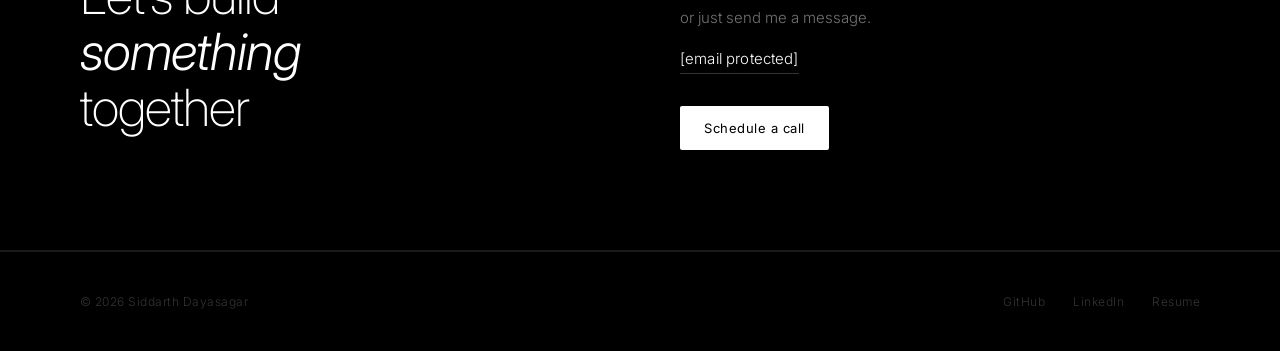
==== commit 13226c2e: "Changes to remove ai content" ====
--- a/index.html
+++ b/index.html
@@ -3,7 +3,7 @@
 <head>
   <meta charset="UTF-8"/>
   <meta name="viewport" content="width=device-width, initial-scale=1.0"/>
-  <title>Siddarth Dayasagar — Robotics Engineer</title>
+  <title>Siddarth Dayasagar, Robotics Engineer</title>
   <link href="https://fonts.googleapis.com/css2?family=Inter:ital,wght@0,200;0,300;0,400;0,500;0,600;1,300&display=swap" rel="stylesheet"/>
   <style>
     *, *::before, *::after { box-sizing: border-box; margin: 0; padding: 0; }
@@ -627,9 +627,9 @@
       that <em>think and act</em>
     </h1>
     <p class="hero-bio reveal">
-      Robotics engineer at Northeastern University. I build systems that
-      perceive, decide, and move. From MPC-based humanoid locomotion to
-      VLA policies on real manipulators.
+      I am a robotics engineer at Northeastern University. I build systems
+      that can sense, decide, and move, from MPC humanoid locomotion to
+      VLA policies running on real robot arms.
     </p>
     <div class="hero-cta-row reveal">
       <a href="#projects" class="btn btn-primary">View Work</a>
@@ -649,17 +649,18 @@
 <div style="max-width:1400px; margin:0 auto; padding:0 80px 100px">
   <div class="press-card reveal">
     <div class="press-image">
-      <img src="assets/neu.png" alt="Northeastern University — Space Station OS"/>
+      <img src="assets/neu.png" alt="Northeastern University, Space Station OS"/>
     </div>
     <div class="press-content">
       <div class="press-tag">Featured Interview</div>
       <h2 class="press-title">
-        Recognized for open-source work on Space Station OS
+        Featured for my open source work on Space Station OS
       </h2>
       <p class="press-body">
-        Interviewed by Northeastern University News for contributions to
-        Space Station OS, an open-source ROS 2 platform simulating ISS-inspired
-        life support, thermal control, and electrical power subsystems.
+        Northeastern University News interviewed me about my work on
+        Space Station OS, an open source ROS 2 platform that simulates
+        life support, thermal control, and electrical power for a station
+        like the ISS.
       </p>
       <a href="https://news.northeastern.edu/2026/02/03/open-source-space-station-operating-systems/"
          target="_blank" class="press-link">
@@ -678,9 +679,9 @@
       Work that runs<br/><em>in the real world</em>
     </h2>
     <p class="section-body reveal">
-      From imitation-learned VLA policies to MPC-based autonomous racing
-      and open-source space systems. Every project here was deployed,
-      not just simulated.
+      These range from imitation learned VLA policies to MPC based
+      autonomous racing and open source space systems. My goal with each of
+      them was to make it work in practice, on real dynamics or real hardware.
     </p>
   </div>
 </div>
@@ -688,36 +689,41 @@
 <div style="max-width:1400px; margin:0 auto; padding:0 80px 100px">
   <div class="projects-grid">
 
-    <!-- HANUMAN — flagship -->
+    <!-- HANUMAN, flagship -->
     <div class="project-card reveal">
       <div class="project-media">
-        <img src="assets/hanuman.webp" alt="HANUMAN — Unitree G1 on Mars Jezero terrain"/>
+        <iframe
+          src="https://www.youtube.com/embed/WN93XdcBVio?autoplay=1&mute=1&loop=1&playlist=WN93XdcBVio&controls=0&modestbranding=1&rel=0&playsinline=1"
+          allow="autoplay; encrypted-media" allowfullscreen>
+        </iframe>
       </div>
       <div class="project-body">
-        <div class="project-title">HANUMAN — Humanoid Autonomy on Mars Terrain</div>
+        <div class="project-title">HANUMAN: Humanoid Autonomy on Mars Terrain</div>
         <p class="project-desc">
-          A three-layer autonomy stack for a bipedal Unitree G1 on unstructured
-          Martian terrain: PPO locomotion under Mars gravity, an error-state EKF + GTSAM
-          "Mars-GPS" for GPS-denied localization, and A*/MPPI navigation. All on real NASA
-          Jezero Crater HiRISE terrain.
+          A three layer autonomy stack for a bipedal Unitree G1 on rough
+          Martian terrain. It uses PPO locomotion under Mars gravity, an
+          error state EKF with GTSAM as a "Mars GPS" for localization
+          without satellites, and A* with MPPI for navigation. Everything
+          runs on real NASA Jezero Crater terrain.
         </p>
         <a href="projects/hanuman.html" class="project-link">View project →</a>
       </div>
     </div>
 
-    <!-- BHEEMA — featured -->
+    <!-- BHEEMA, featured -->
     <div class="project-card reveal featured">
       <div class="project-media">
         <video autoplay muted loop playsinline src="assets/bheema.mp4"></video>
       </div>
       <div class="project-body">
         <div class="project-tag">Convex MPC &nbsp; Whole-Body Control &nbsp; 2026</div>
-        <div class="project-title">BHEEMA — Bipedal Locomotion on the Unitree G1</div>
+        <div class="project-title">BHEEMA: Bipedal Locomotion on the Unitree G1</div>
         <p class="project-desc">
-          Convex MPC locomotion controller for the Unitree G1 humanoid in MuJoCo.
-          Single rigid-body dynamics, Pinocchio whole-body control, OSQP solver
-          at 1.4 ms. 12 integration bugs fixed to reach stable walking.
-          Extended into HANUMAN for rough Mars terrain.
+          A convex MPC locomotion controller for the Unitree G1 humanoid in
+          MuJoCo. It uses single rigid body dynamics, Pinocchio for whole
+          body control, and the OSQP solver at 1.4 ms. I fixed 12 integration
+          bugs before it walked steadily, then grew it into HANUMAN for rough
+          Mars terrain.
         </p>
         <a href="projects/bheema.html" class="project-link">View project →</a>
       </div>
@@ -733,11 +739,12 @@
       </div>
       <div class="project-body">
         <div class="project-tag">VLA Model &nbsp; Imitation Learning &nbsp; 2025</div>
-        <div class="project-title">PRANA — Vision-Language-Action Model</div>
+        <div class="project-title">PRANA: Vision-Language-Action Model</div>
         <p class="project-desc">
-          End-to-end multimodal policy built from scratch. Dual-camera ViT encoders,
-          PaliGemma tokenizer, 4-layer Transformer, 50-step action chunking.
-          Deployed on a physical 7-DoF arm with 73% success on screwdriver retrieval.
+          An end to end multimodal policy I built from scratch. It has two
+          camera ViT encoders, a PaliGemma tokenizer, a 4 layer Transformer,
+          and 50 step action chunking. On a real 7 DoF arm it picked up a
+          screwdriver with a 73% success rate.
         </p>
         <a href="projects/prana.html" class="project-link">View project →</a>
       </div>
@@ -755,8 +762,9 @@
         <div class="project-tag">MPC &nbsp; MPCC &nbsp; Real Hardware</div>
         <div class="project-title">F1TENTH Autonomous Racing</div>
         <p class="project-desc">
-          MPC trajectory tracking and MPCC racing-line control with CasADi and IPOPT.
-          Dynamic rollout planning with RK4. Deployed on a real Ackermann platform.
+          MPC trajectory tracking and MPCC racing line control with CasADi and
+          IPOPT, with dynamic rollout planning using RK4. I ran it on a real
+          Ackermann car.
         </p>
         <a href="projects/f1tenth.html" class="project-link">View project →</a>
       </div>
@@ -771,8 +779,8 @@
         <div class="project-tag">Legged Autonomy &nbsp; ROS 2 &nbsp; Isaac Sim</div>
         <div class="project-title">Spot Urban Search and Rescue</div>
         <p class="project-desc">
-          RL-trained locomotion in Isaac Lab composed with ROS 2 Nav2 for
-          GPS-denied indoor navigation in disaster-inspired environments.
+          RL trained locomotion in Isaac Lab combined with ROS 2 Nav2 for
+          indoor navigation without GPS, set in disaster style environments.
         </p>
         <a href="projects/spot_isaac.html" class="project-link">View project →</a>
       </div>
@@ -787,8 +795,9 @@
         <div class="project-tag">Open Source &nbsp; ROS 2 &nbsp; Space Systems</div>
         <div class="project-title">Space Station OS</div>
         <p class="project-desc">
-          Modular ROS 2 platform simulating ISS-inspired life support, thermal
-          control, and electrical power. Featured by Northeastern University.
+          A modular ROS 2 platform that simulates life support, thermal
+          control, and electrical power for a station like the ISS. Featured
+          by Northeastern University.
         </p>
         <a href="projects/ssos.html" class="project-link">View project →</a>
       </div>
@@ -803,9 +812,9 @@
         <div class="project-tag">MPC &nbsp; LQR &nbsp; MATLAB</div>
         <div class="project-title">GuidanceCore MAVERICK</div>
         <p class="project-desc">
-          Comparative missile autopilot study across SFI, LQR, and MPC on short-period
-          longitudinal dynamics. MPC achieved fastest time-to-target at 8s with
-          lowest total control effort.
+          A study that compares missile autopilots across SFI, LQR, and MPC on
+          short period longitudinal dynamics. MPC reached the target fastest at
+          8 s and used the least control effort.
         </p>
         <a href="projects/maverick.html" class="project-link">View project →</a>
       </div>
@@ -820,8 +829,9 @@
         <div class="project-tag">IK &nbsp; Motion Planning &nbsp; PPO</div>
         <div class="project-title">Franka Panda Manipulation</div>
         <p class="project-desc">
-          Classical pipeline with HSV perception, Pinocchio IK, and OMPL RRTConnect.
-          Evolved to a PPO-based policy trained in MuJoCo for adaptive pick and place.
+          A classical pipeline with HSV perception, Pinocchio IK, and OMPL
+          RRTConnect. Later I moved to a PPO policy trained in MuJoCo for more
+          adaptive pick and place.
         </p>
         <a href="projects/panda.html" class="project-link">View project →</a>
       </div>
@@ -836,8 +846,9 @@
         <div class="project-tag">Delivery Robot &nbsp; Last Mile &nbsp; Autonomy</div>
         <div class="project-title">DITTO</div>
         <p class="project-desc">
-          Outdoor delivery robot for last-mile logistics in communities.
-          Autonomous navigation, obstacle avoidance, and delivery coordination.
+          An outdoor delivery robot for last mile logistics in neighborhoods,
+          with autonomous navigation, obstacle avoidance, and delivery
+          coordination.
         </p>
         <a href="projects/ditto.html" class="project-link">View project →</a>
       </div>
@@ -857,15 +868,15 @@
         Engineer.<br/><em>Builder.</em><br/>Researcher.
       </h2>
       <p class="section-body" style="margin-bottom:20px">
-        Robotics engineer at Northeastern University working across
-        locomotion, manipulation, autonomy, and space systems. My focus is
-        building control systems that hold up under real dynamics, not just
-        in clean demos.
+        I am a robotics engineer at Northeastern University and I work across
+        locomotion, manipulation, autonomy, and space systems. What I care
+        about most is building control systems that hold up under real
+        dynamics, not only in a clean demo.
       </p>
       <p class="section-body reveal">
-        I've built MPC locomotion controllers for humanoid robots, deployed
-        VLA policies on 7-DoF arms, raced autonomous cars with MPC and MPCC,
-        contributed to open-source space station software, and trained legged
+        So far I have built MPC locomotion controllers for humanoid robots, run
+        VLA policies on 7 DoF arms, raced autonomous cars with MPC and MPCC,
+        contributed to open source space station software, and trained legged
         robots for disaster response.
       </p>
     </div>
@@ -916,9 +927,9 @@
     </h2>
     <div class="contact-right reveal">
       <p class="contact-body">
-        Open to research collaborations, engineering roles, and conversations
-        about autonomy, manipulation, or space systems. Grab a coffee chat
-        or send a message.
+        I am open to research collaborations, engineering roles, and any chat
+        about autonomy, manipulation, or space systems. Feel free to book a
+        coffee chat or just send me a message.
       </p>
       <a href="siddarth.dayasagar@gmail.com" class="contact-email">
         <span class="__cf_email__" data-cfemail="3043595454514244581e54514951435157514270575d51595c1e535f5d">[email&#160;protected]</span>
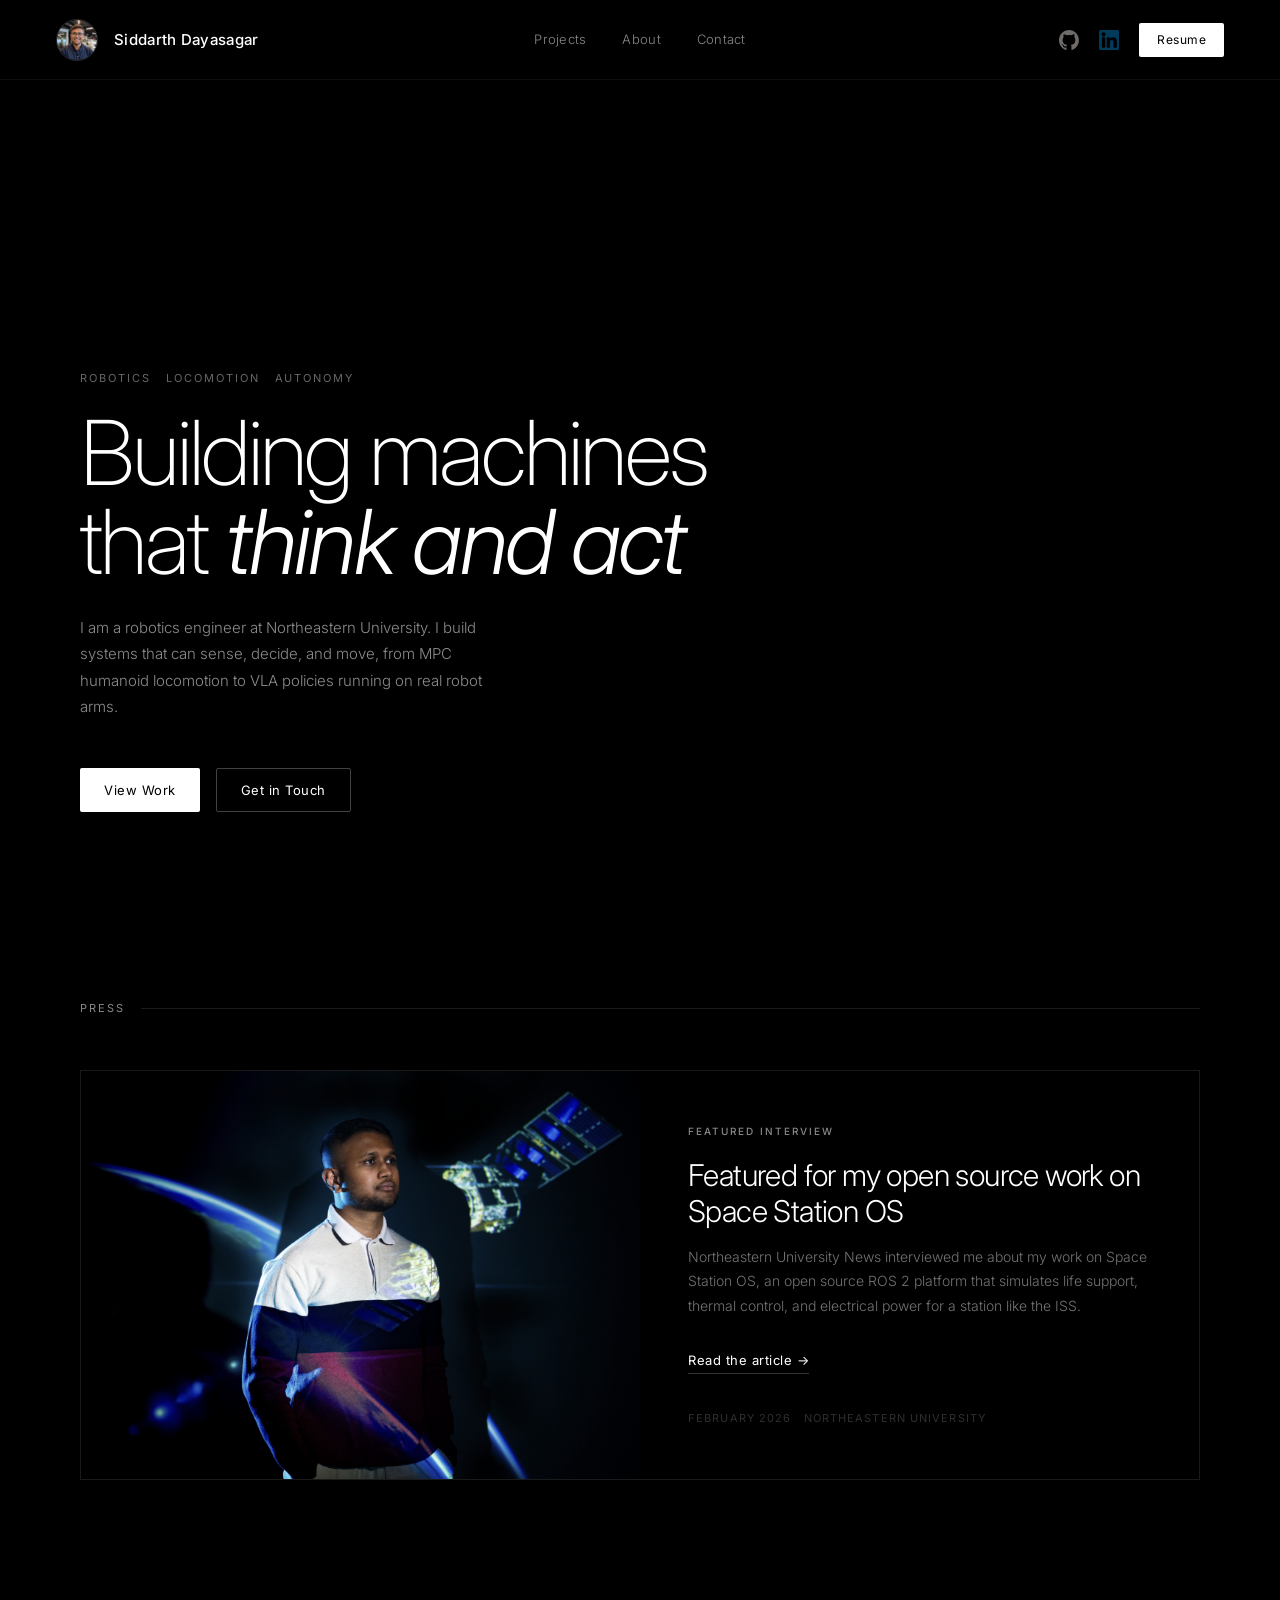
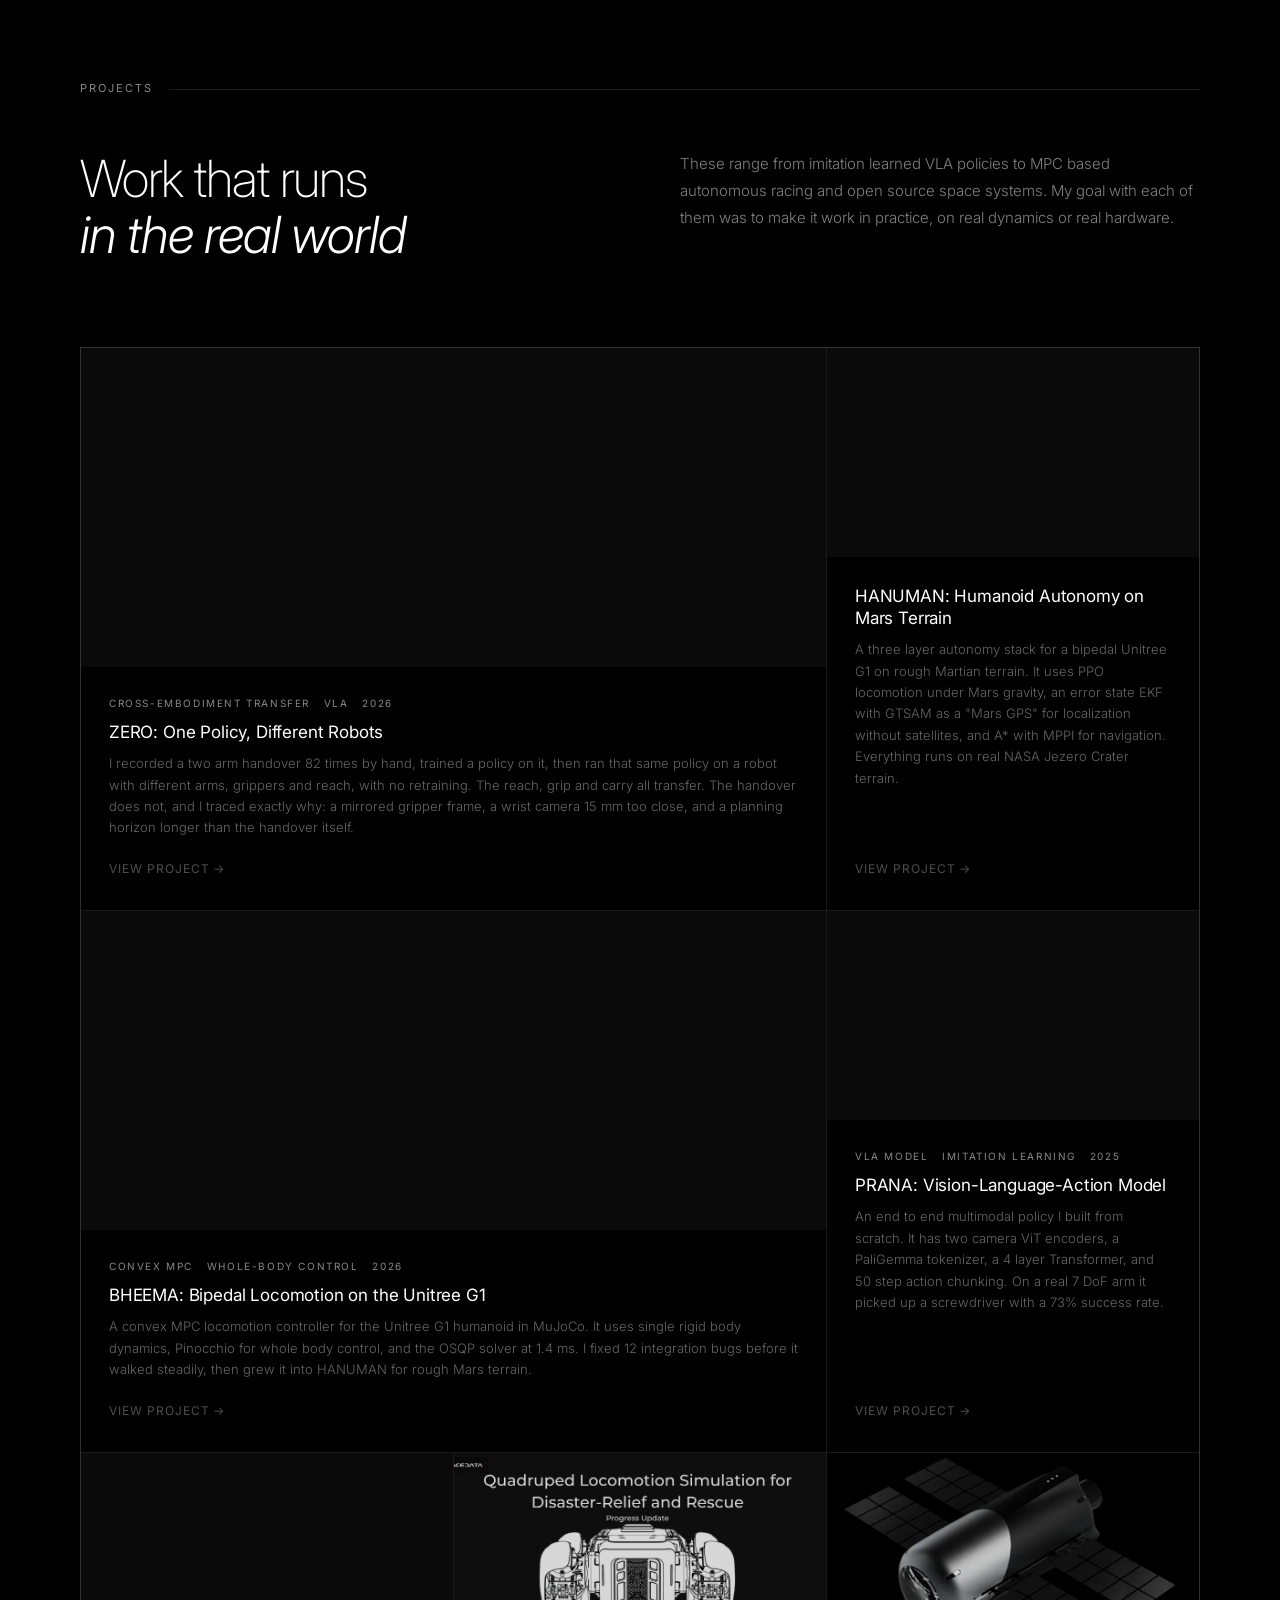
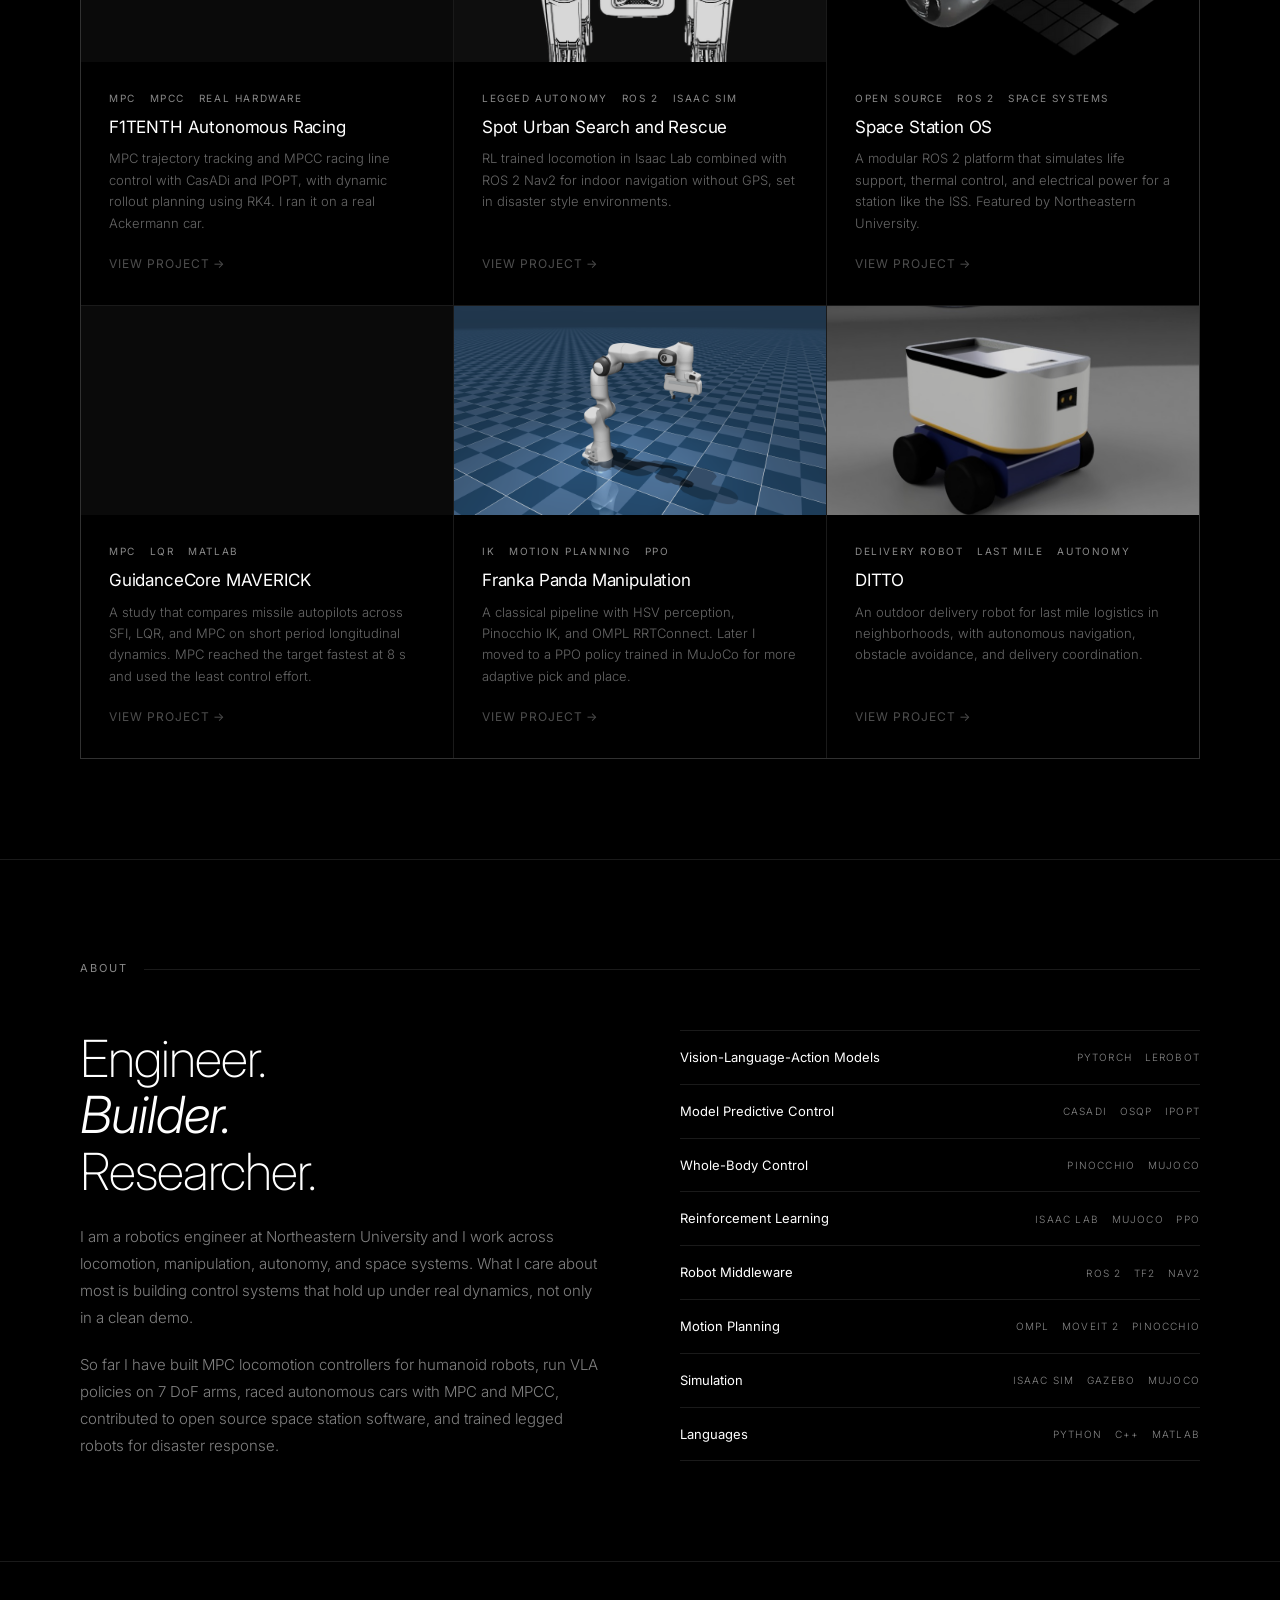
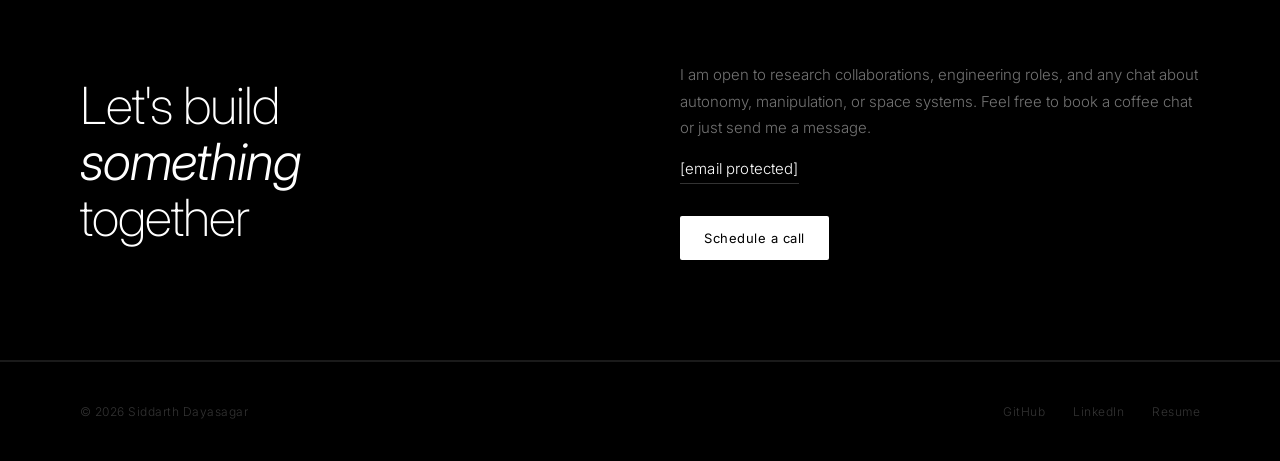
==== commit e2e91da5: "Adding ZERO" ====
--- a/index.html
+++ b/index.html
@@ -688,6 +688,29 @@
 
 <div style="max-width:1400px; margin:0 auto; padding:0 80px 100px">
   <div class="projects-grid">
+
+    <!-- ZERO, hero -->
+    <div class="project-card reveal featured">
+      <div class="project-media">
+        <iframe
+          src="https://www.youtube.com/embed/FpKpFlR_5qM?autoplay=1&mute=1&loop=1&playlist=FpKpFlR_5qM&controls=0&modestbranding=1&rel=0&playsinline=1"
+          allow="autoplay; encrypted-media" allowfullscreen>
+        </iframe>
+      </div>
+      <div class="project-body">
+        <div class="project-tag">Cross-Embodiment Transfer &nbsp; VLA &nbsp; 2026</div>
+        <div class="project-title">ZERO: One Policy, Different Robots</div>
+        <p class="project-desc">
+          I recorded a two arm handover 82 times by hand, trained a policy on
+          it, then ran that same policy on a robot with different arms,
+          grippers and reach, with no retraining. The reach, grip and carry
+          all transfer. The handover does not, and I traced exactly why:
+          a mirrored gripper frame, a wrist camera 15 mm too close, and a
+          planning horizon longer than the handover itself.
+        </p>
+        <a href="projects/ZERO.html" class="project-link">View project →</a>
+      </div>
+    </div>
 
     <!-- HANUMAN, flagship -->
     <div class="project-card reveal">
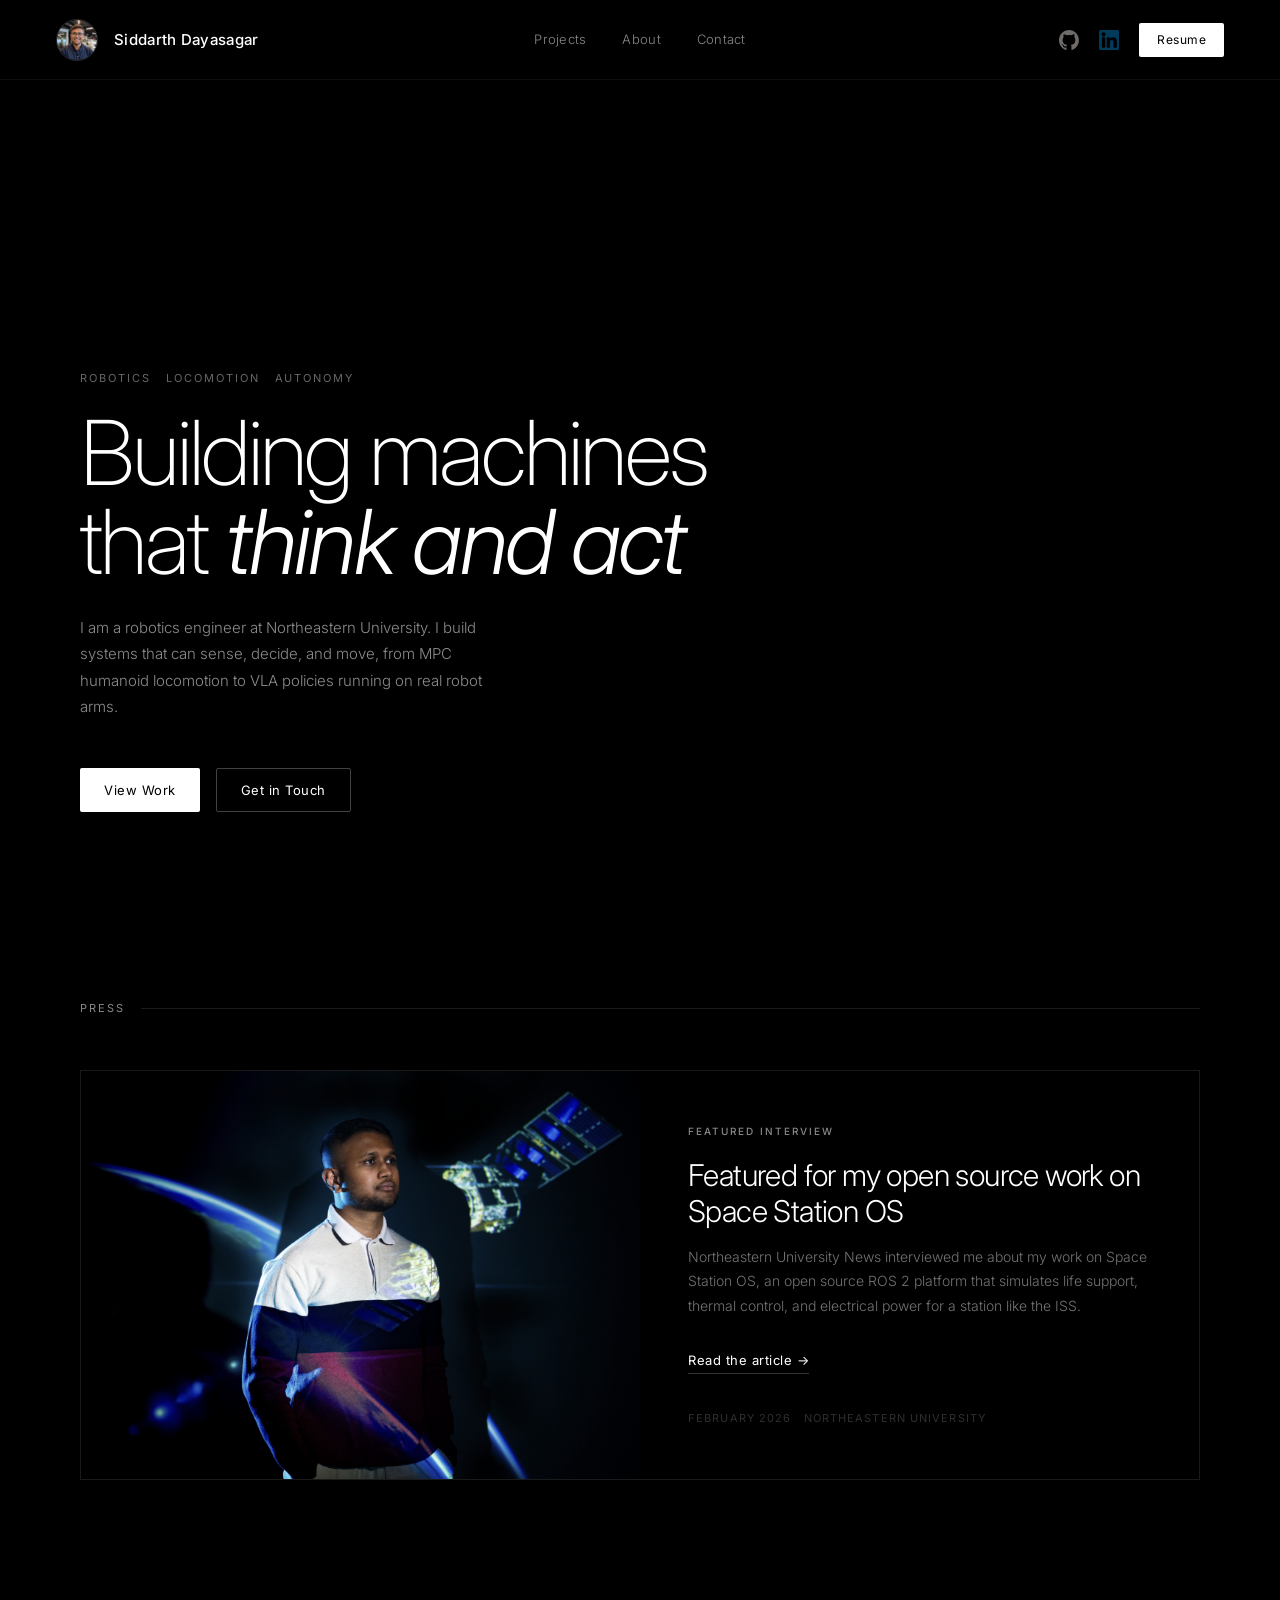
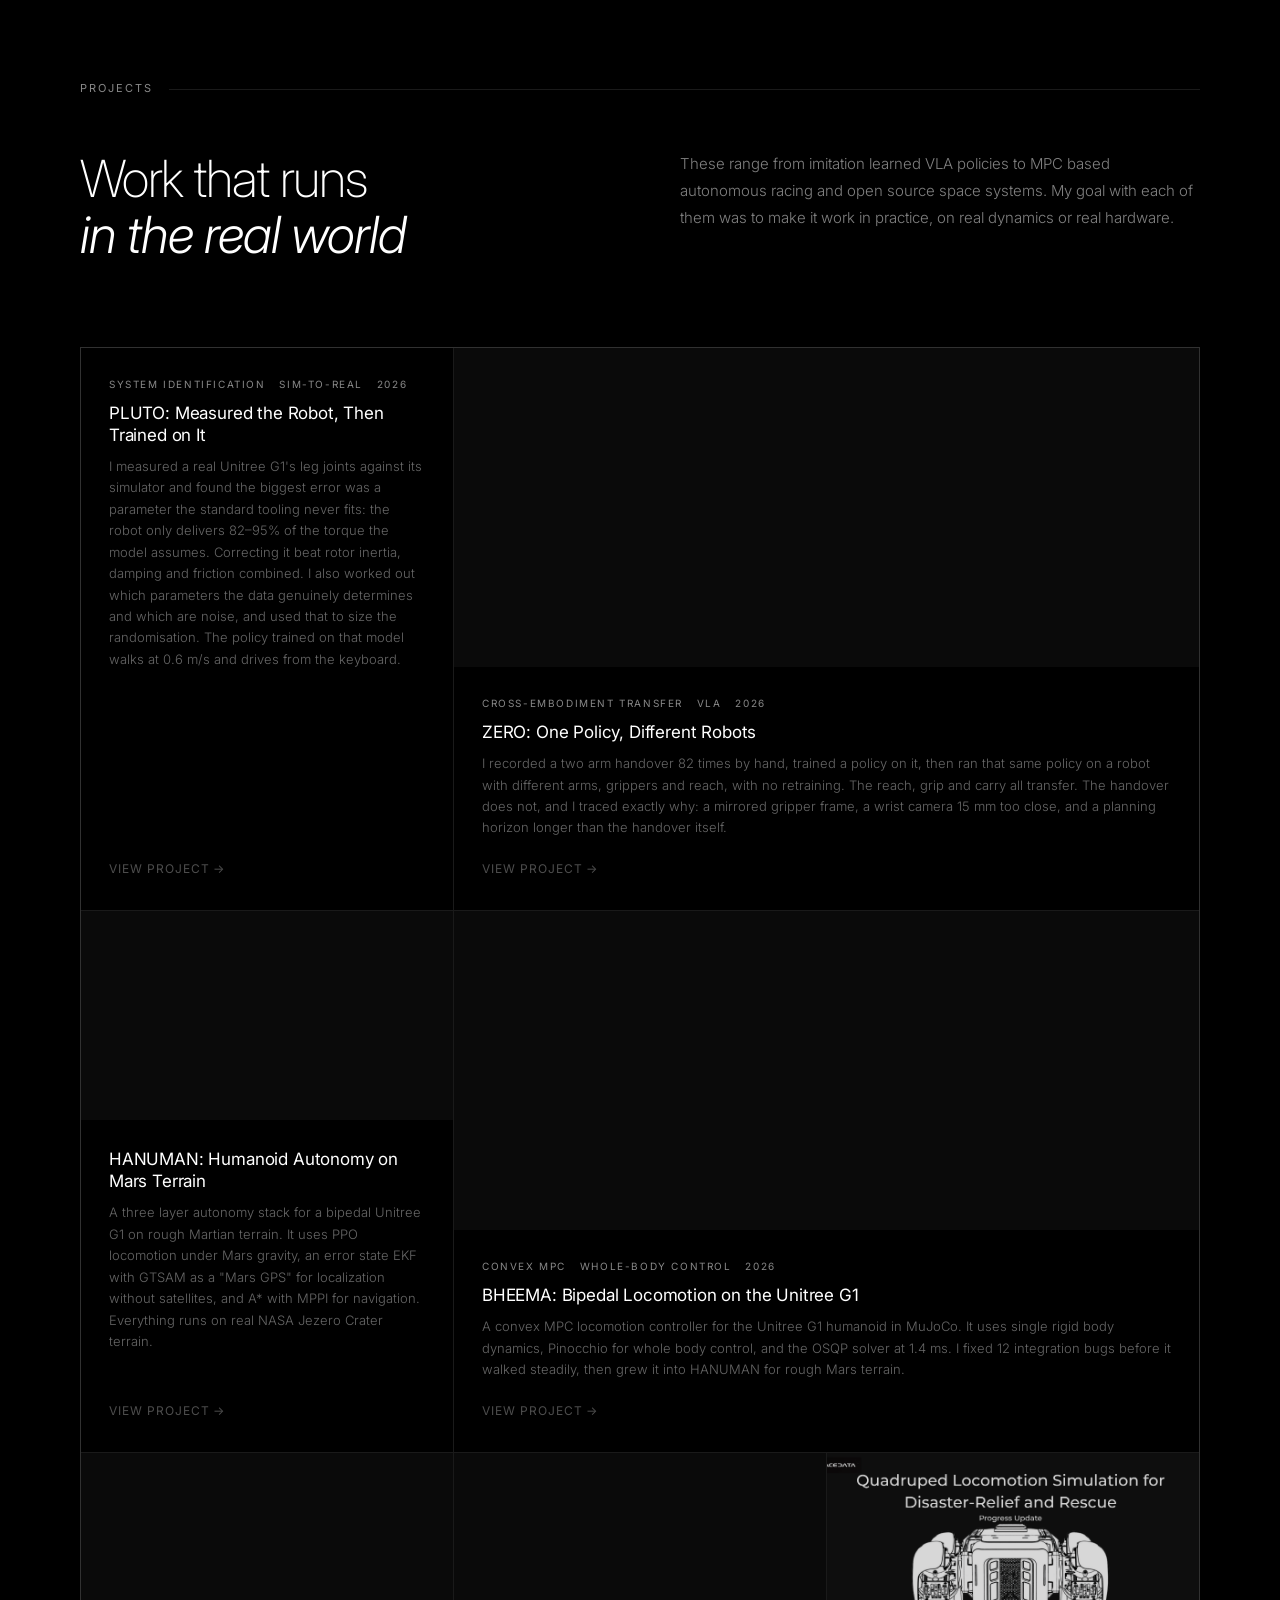
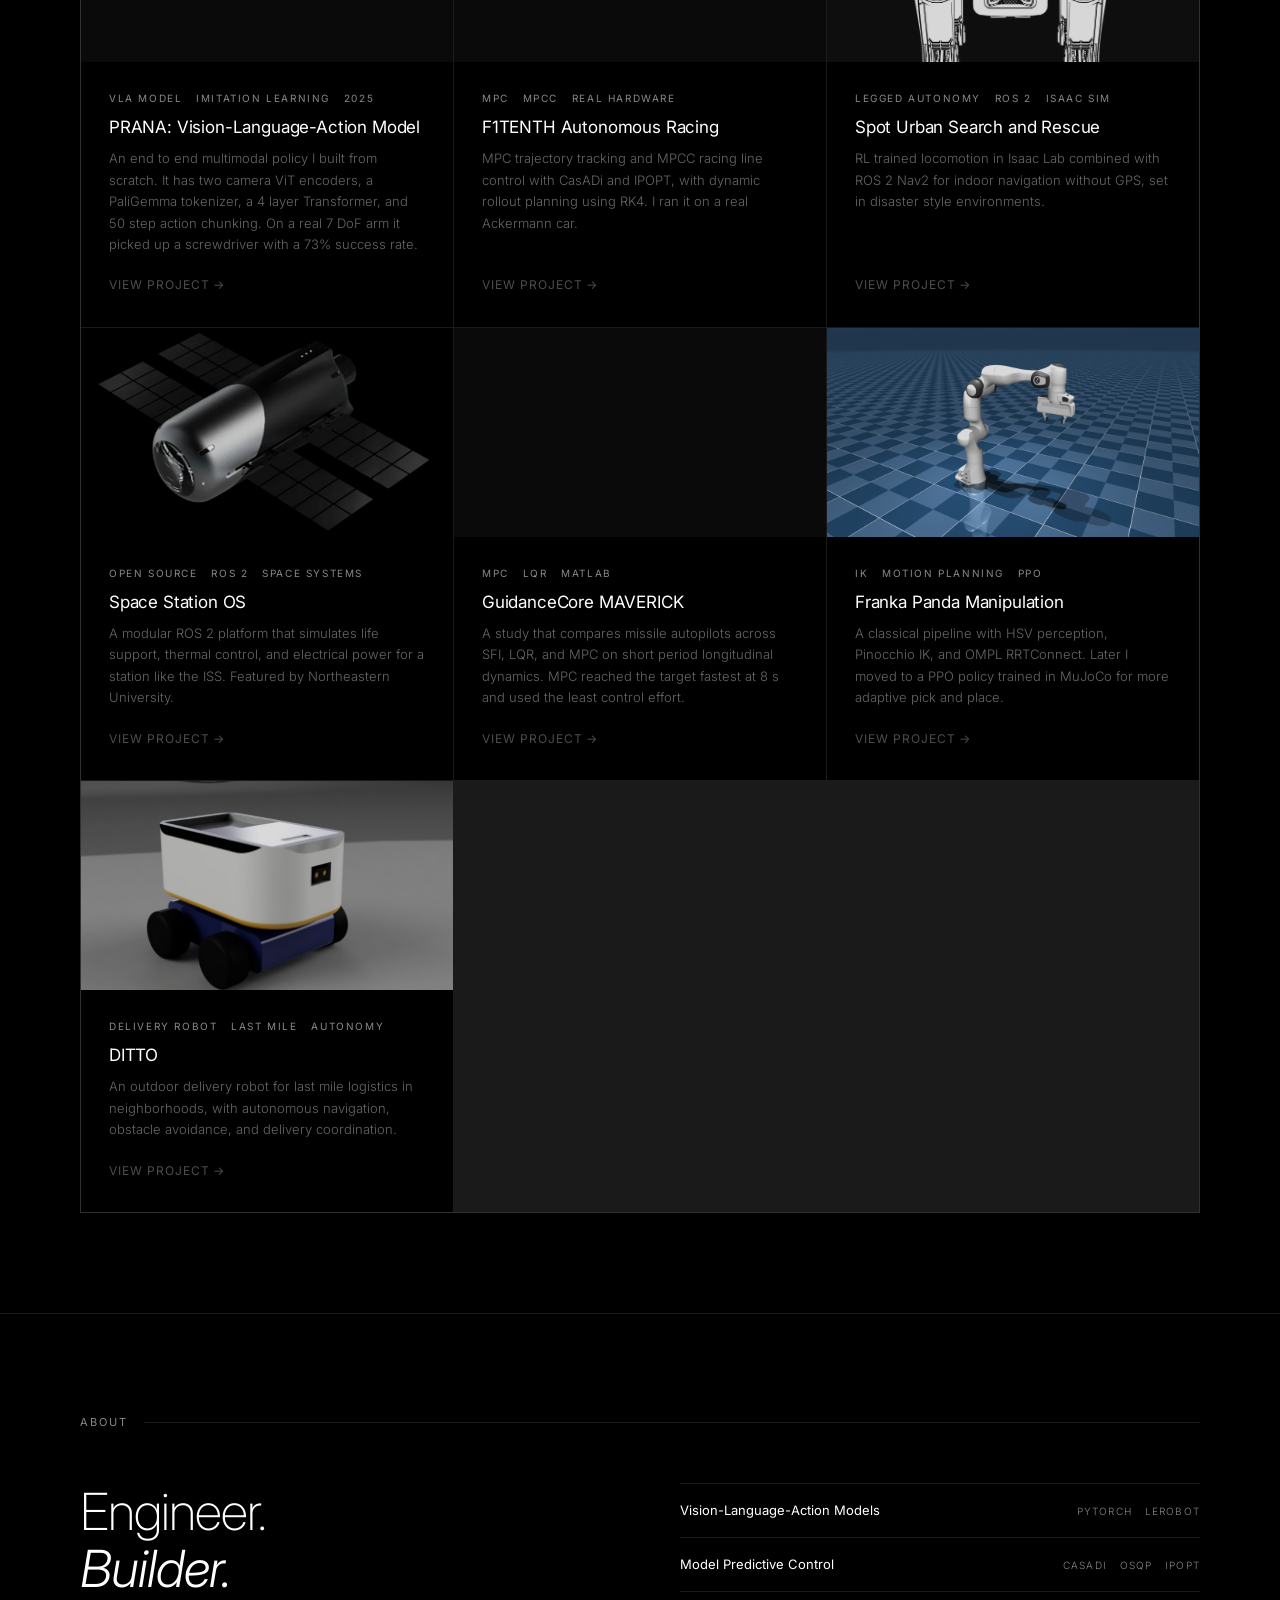
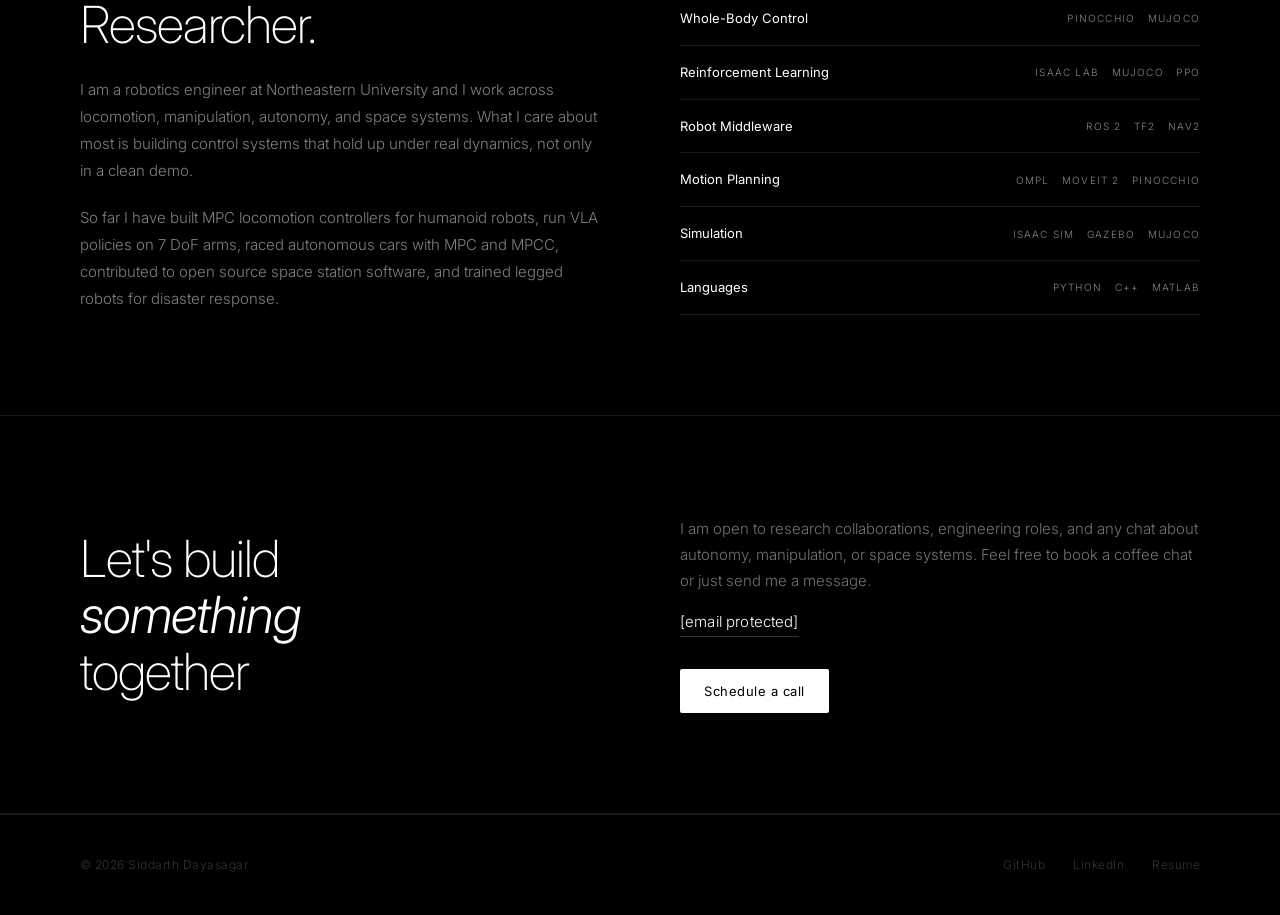
==== commit 8b78f26c: "Adding pluto" ====
--- a/index.html
+++ b/index.html
@@ -1,6 +1,16 @@
 <!DOCTYPE html>
 <html lang="en">
 <head>
+<!-- Google tag (gtag.js) -->
+<script async src="https://www.googletagmanager.com/gtag/js?id=G-Z48W53MRV3"></script>
+<script>
+  window.dataLayer = window.dataLayer || [];
+  function gtag(){dataLayer.push(arguments);}
+  gtag('js', new Date());
+
+  gtag('config', 'G-Z48W53MRV3');
+</script>
+
   <meta charset="UTF-8"/>
   <meta name="viewport" content="width=device-width, initial-scale=1.0"/>
   <title>Siddarth Dayasagar, Robotics Engineer</title>
@@ -392,6 +402,11 @@
     .project-card.featured { grid-column: span 2; }
     .project-card.featured .project-media { aspect-ratio: 21/9; }
 
+    /* clip shot in portrait, so give it a real 9:16 box instead of letterboxing it */
+    .project-card.portrait .project-media {
+      aspect-ratio: 9/16; max-width: 300px; margin: 0 auto;
+    }
+
     .project-media {
       position: relative;
       aspect-ratio: 16/9; overflow: hidden;
@@ -547,6 +562,7 @@
       .projects-grid { grid-template-columns: 1fr; }
       .project-card.featured { grid-column: span 1; }
       .project-card.featured .project-media { aspect-ratio: 16/9; }
+      .project-card.portrait .project-media { max-width: 260px; }
       .project-body { padding: 20px 20px 24px; }
       .project-title { font-size: 15px; }
       .skills-list li { flex-direction: column; align-items: flex-start; gap: 4px; }
@@ -688,6 +704,30 @@
 
 <div style="max-width:1400px; margin:0 auto; padding:0 80px 100px">
   <div class="projects-grid">
+
+    <!-- PLUTO -->
+    <div class="project-card reveal portrait">
+      <div class="project-media">
+        <iframe
+          src="https://www.youtube.com/embed/7JCcLDtJiNU?autoplay=1&mute=1&loop=1&playlist=7JCcLDtJiNU&controls=0&modestbranding=1&rel=0&playsinline=1"
+          allow="autoplay; encrypted-media" allowfullscreen>
+        </iframe>
+      </div>
+      <div class="project-body">
+        <div class="project-tag">System Identification &nbsp; Sim-to-Real &nbsp; 2026</div>
+        <div class="project-title">PLUTO: Measured the Robot, Then Trained on It</div>
+        <p class="project-desc">
+          I measured a real Unitree G1's leg joints against its simulator and found
+          the biggest error was a parameter the standard tooling never fits: the robot
+          only delivers 82&ndash;95% of the torque the model assumes. Correcting it beat
+          rotor inertia, damping and friction combined. I also worked out which
+          parameters the data genuinely determines and which are noise, and used that
+          to size the randomisation. The policy trained on that model walks at
+          0.6 m/s and drives from the keyboard.
+        </p>
+        <a href="projects/pluto.html" class="project-link">View project →</a>
+      </div>
+    </div>
 
     <!-- ZERO, hero -->
     <div class="project-card reveal featured">
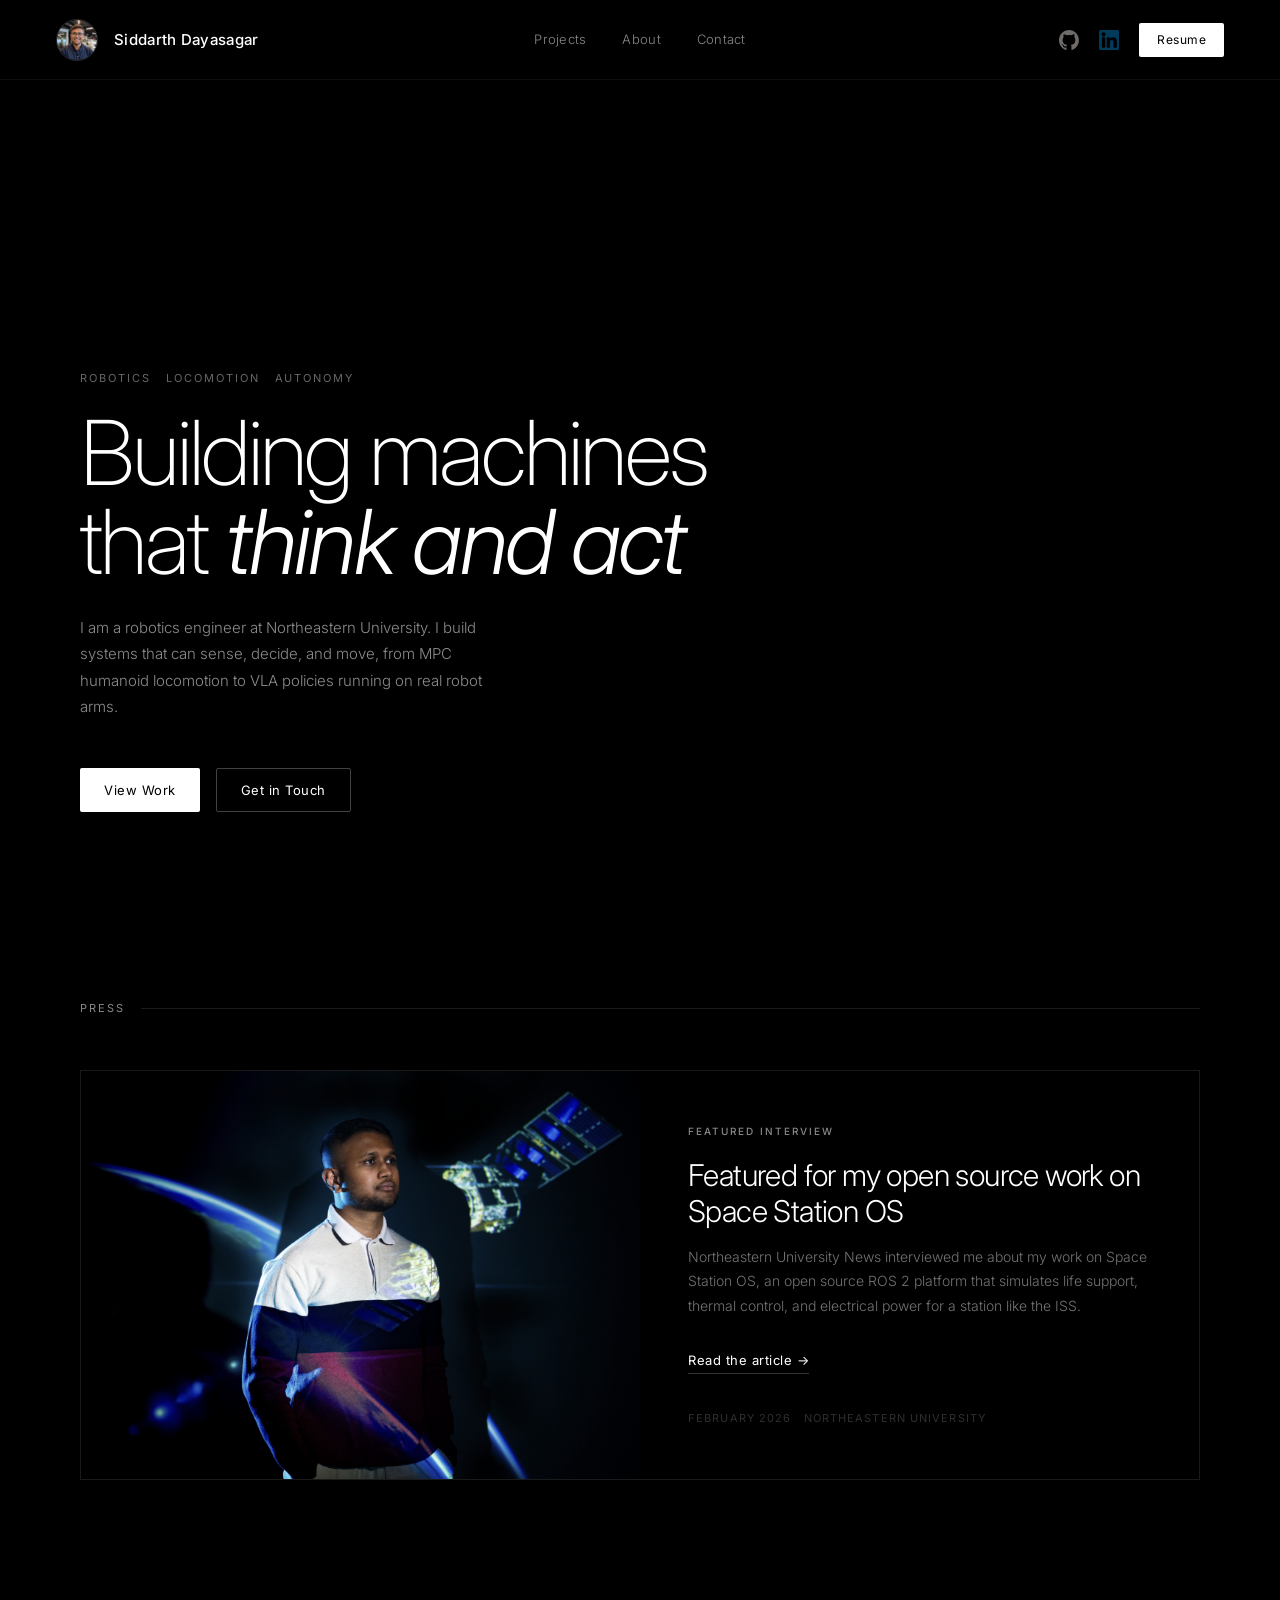
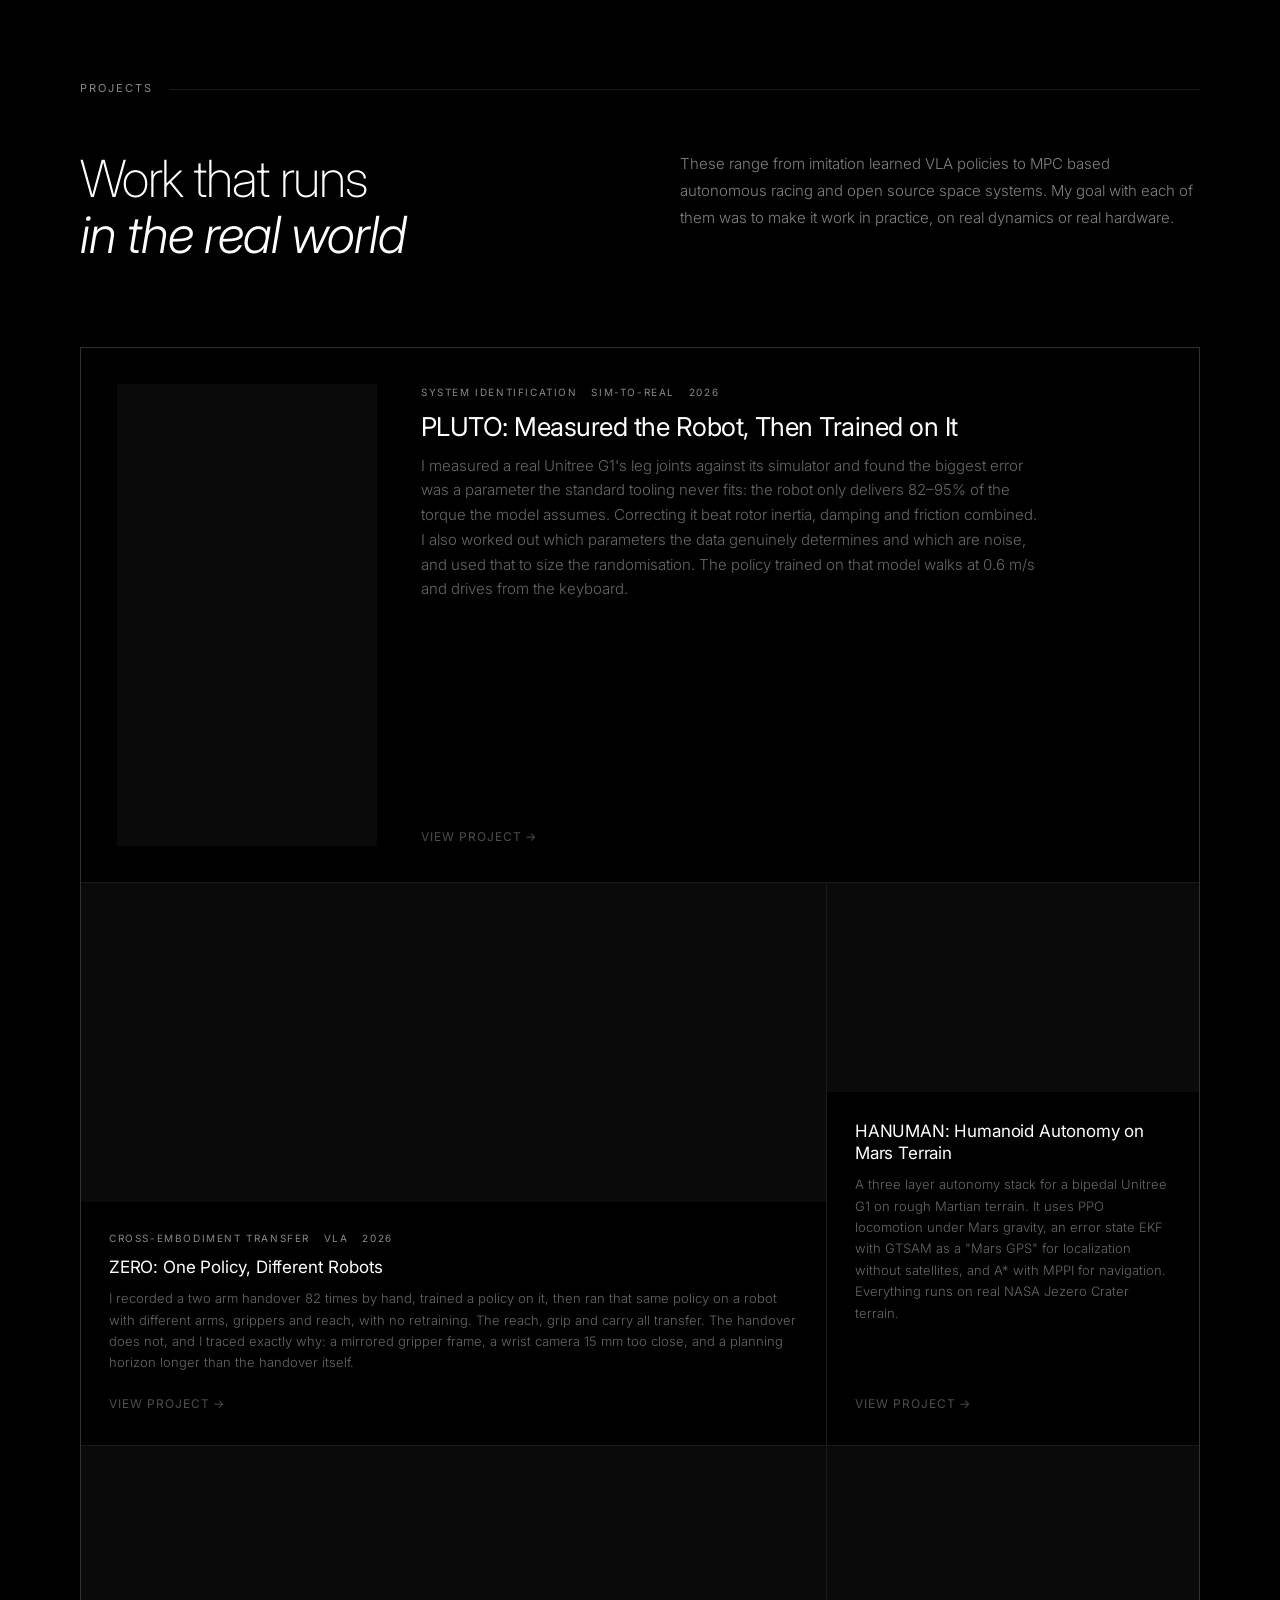
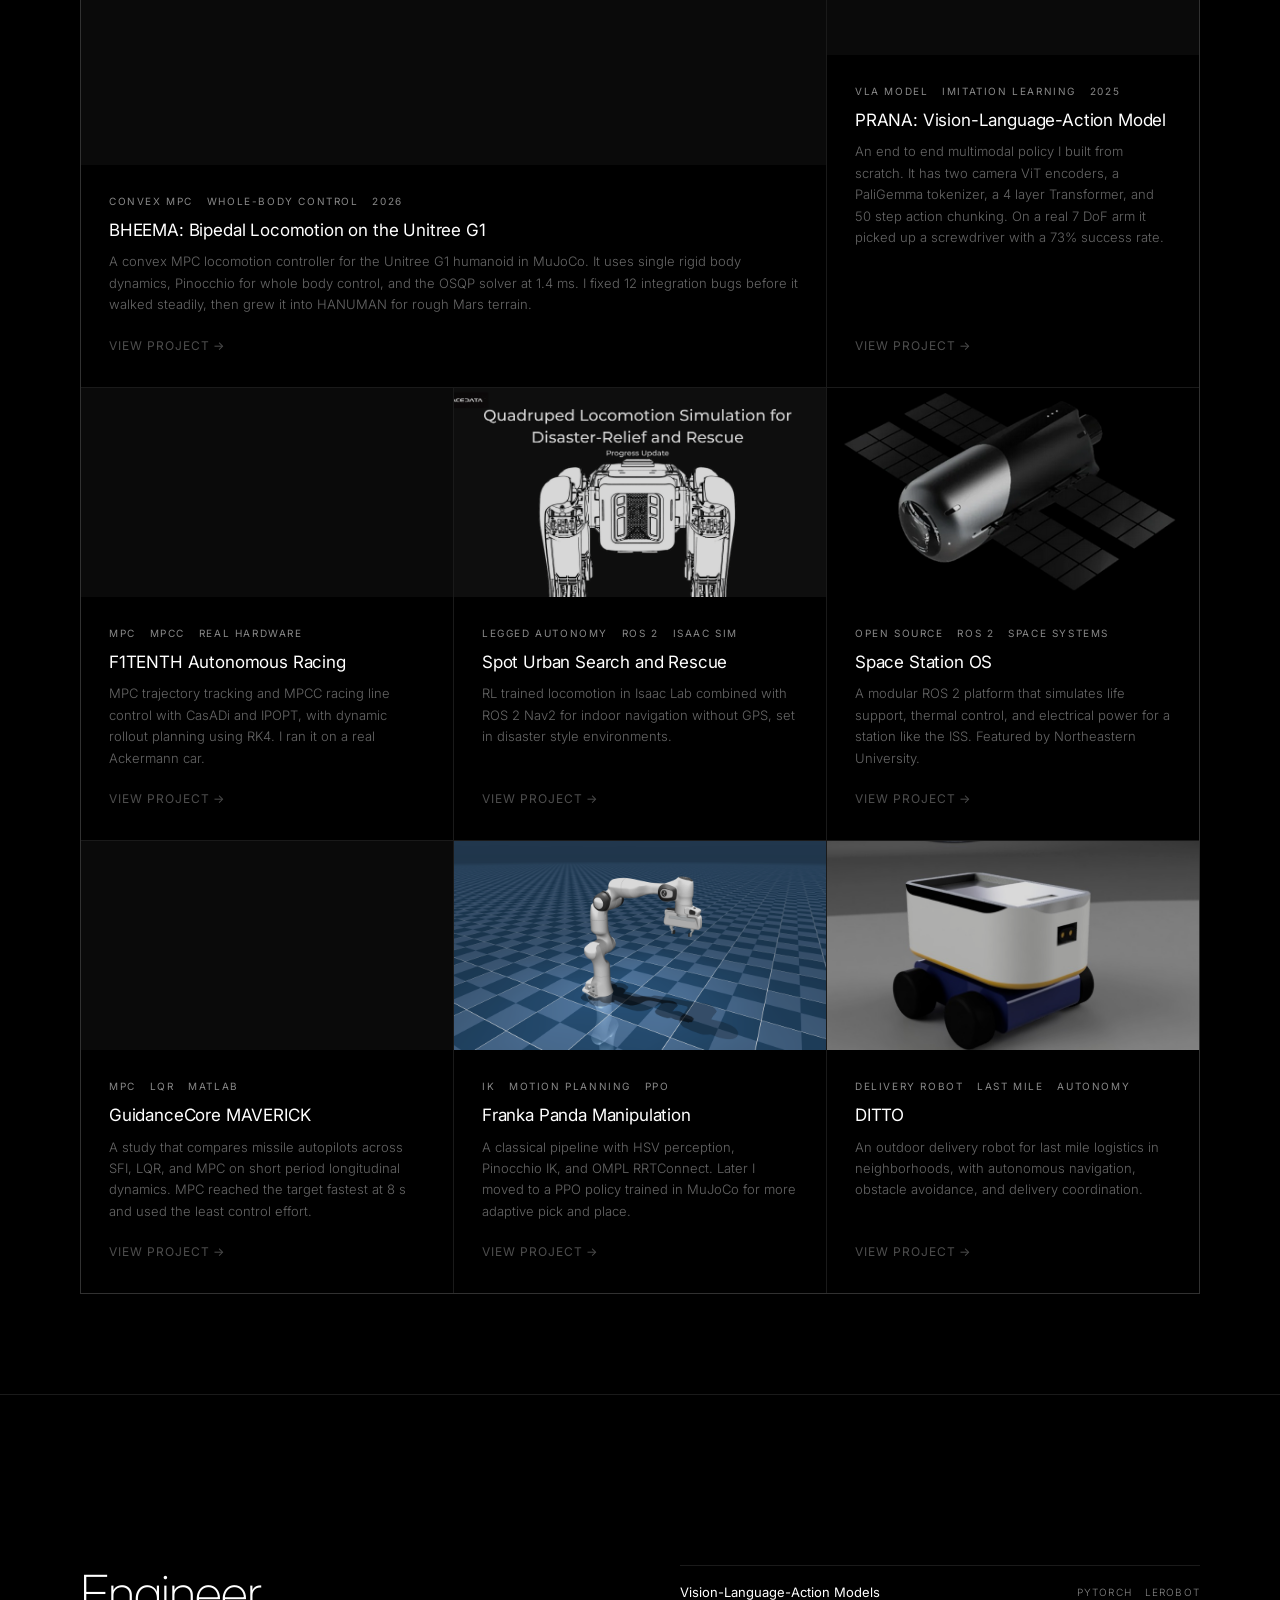
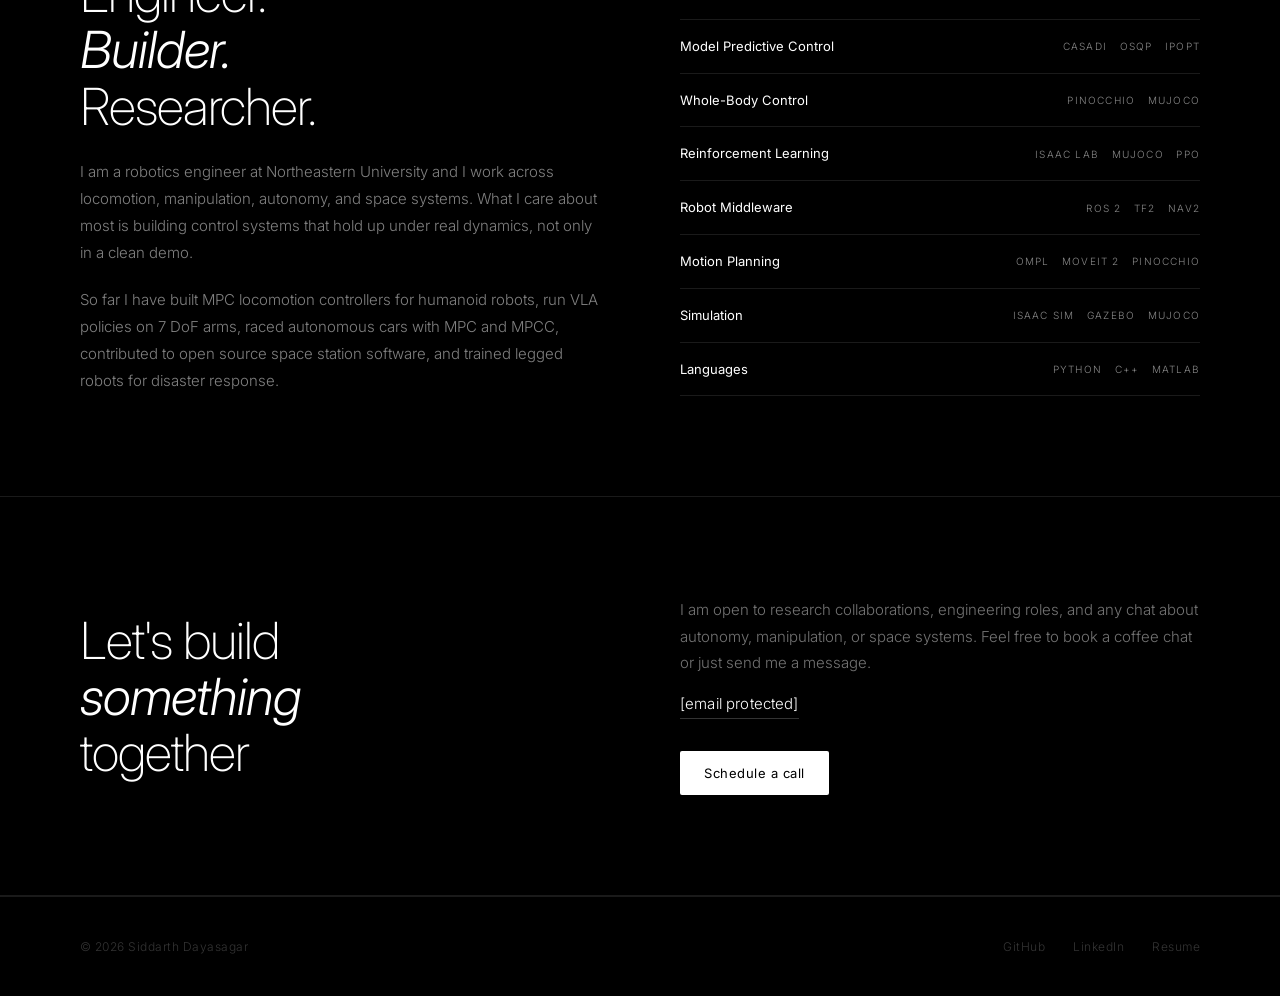
==== commit 606fbeb3: "restored hero in index" ====
--- a/index.html
+++ b/index.html
@@ -402,10 +402,20 @@
     .project-card.featured { grid-column: span 2; }
     .project-card.featured .project-media { aspect-ratio: 21/9; }
 
-    /* clip shot in portrait, so give it a real 9:16 box instead of letterboxing it */
-    .project-card.portrait .project-media {
-      aspect-ratio: 9/16; max-width: 300px; margin: 0 auto;
-    }
+    /* portrait clip: lay the card out sideways so the 9:16 box does not stretch the row */
+    .project-card.featured.portrait {
+      grid-column: span 3;
+      flex-direction: row; align-items: stretch;
+    }
+    .project-card.featured.portrait .project-media {
+      aspect-ratio: 9/16; width: 260px; max-height: 462px;
+      flex-shrink: 0; align-self: center; margin: 36px 0 36px 36px;
+    }
+    .project-card.featured.portrait .project-body {
+      justify-content: center; padding: 36px 44px;
+    }
+    .project-card.featured.portrait .project-title { font-size: 26px; letter-spacing: -0.02em; }
+    .project-card.featured.portrait .project-desc { font-size: 15px; max-width: 620px; }
 
     .project-media {
       position: relative;
@@ -562,7 +572,12 @@
       .projects-grid { grid-template-columns: 1fr; }
       .project-card.featured { grid-column: span 1; }
       .project-card.featured .project-media { aspect-ratio: 16/9; }
-      .project-card.portrait .project-media { max-width: 260px; }
+      .project-card.featured.portrait { grid-column: span 1; flex-direction: column; }
+      .project-card.featured.portrait .project-title { font-size: 17px; }
+      .project-card.featured.portrait .project-body { padding: 20px 20px 24px; }
+      .project-card.featured.portrait .project-media {
+        width: 200px; max-height: 356px; margin: 20px auto 0;
+      }
       .project-body { padding: 20px 20px 24px; }
       .project-title { font-size: 15px; }
       .skills-list li { flex-direction: column; align-items: flex-start; gap: 4px; }
@@ -706,7 +721,7 @@
   <div class="projects-grid">
 
     <!-- PLUTO -->
-    <div class="project-card reveal portrait">
+    <div class="project-card reveal featured portrait">
       <div class="project-media">
         <iframe
           src="https://www.youtube.com/embed/7JCcLDtJiNU?autoplay=1&mute=1&loop=1&playlist=7JCcLDtJiNU&controls=0&modestbranding=1&rel=0&playsinline=1"
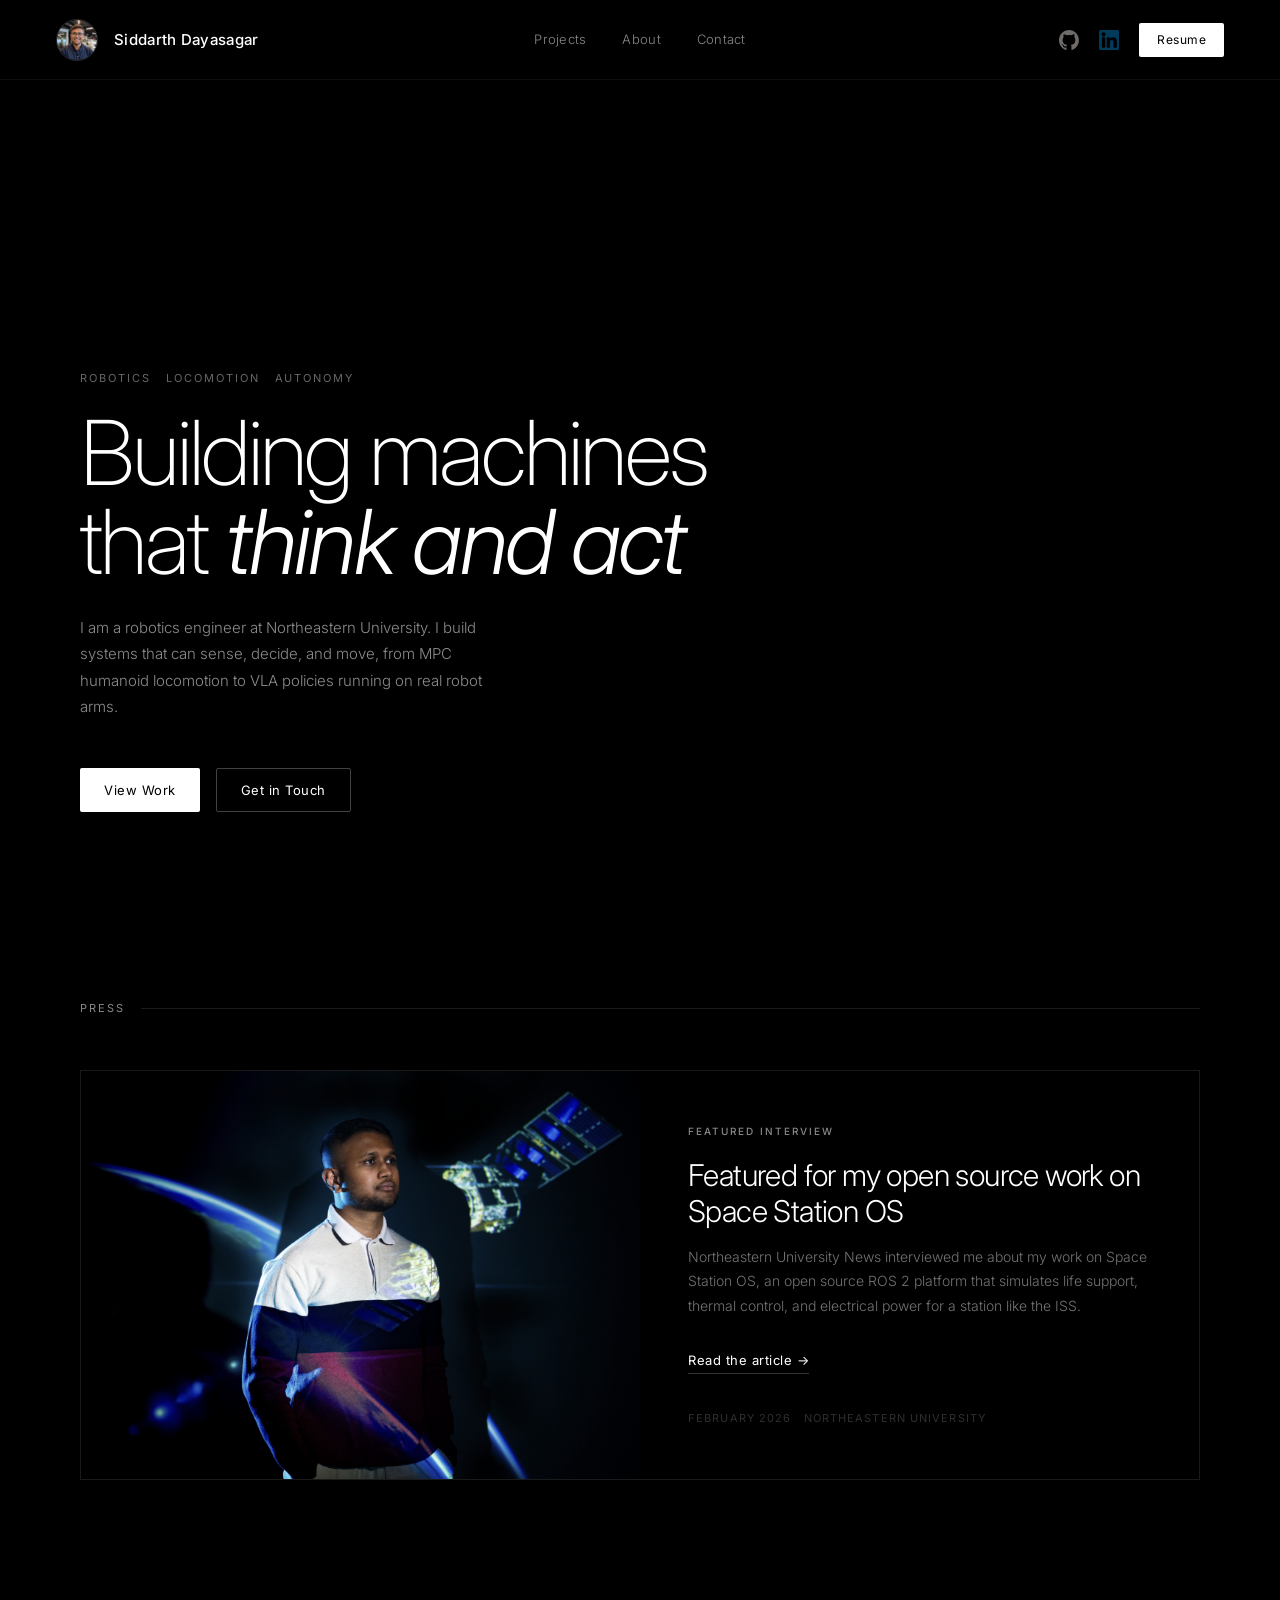
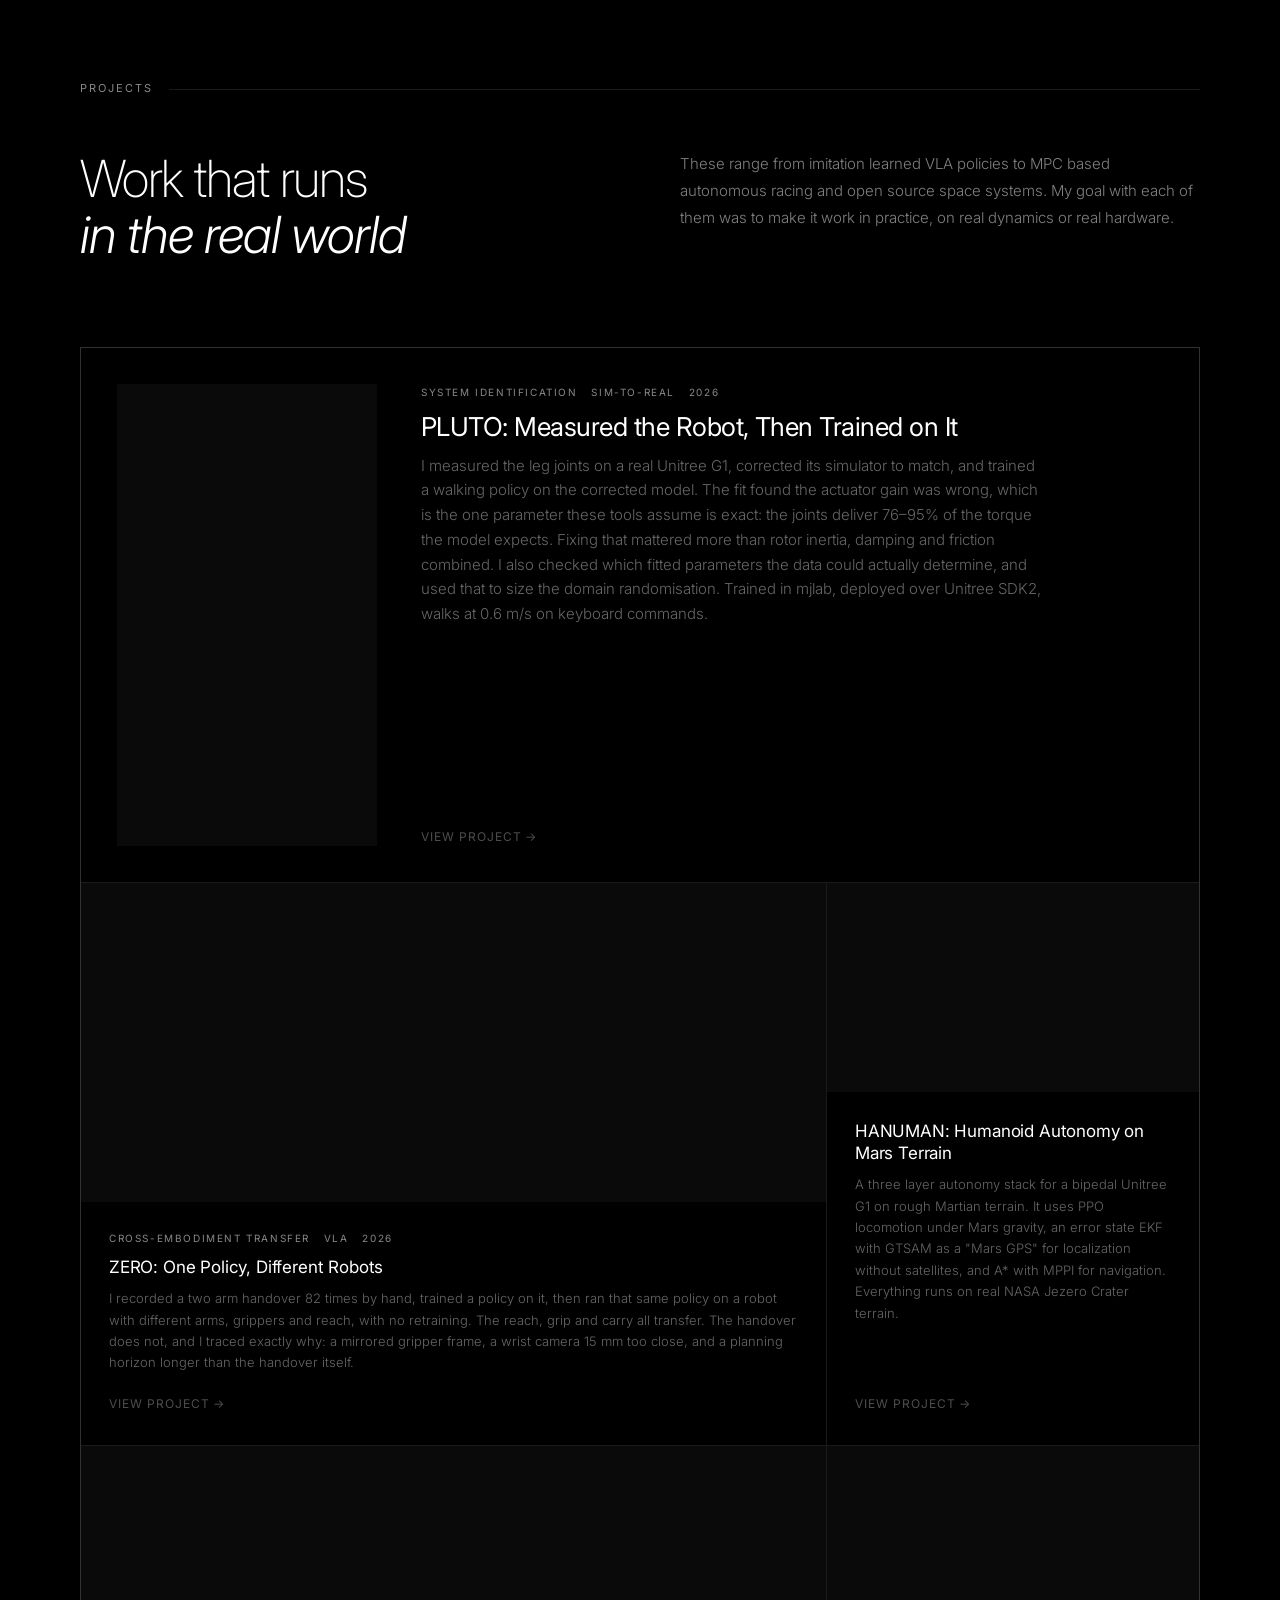
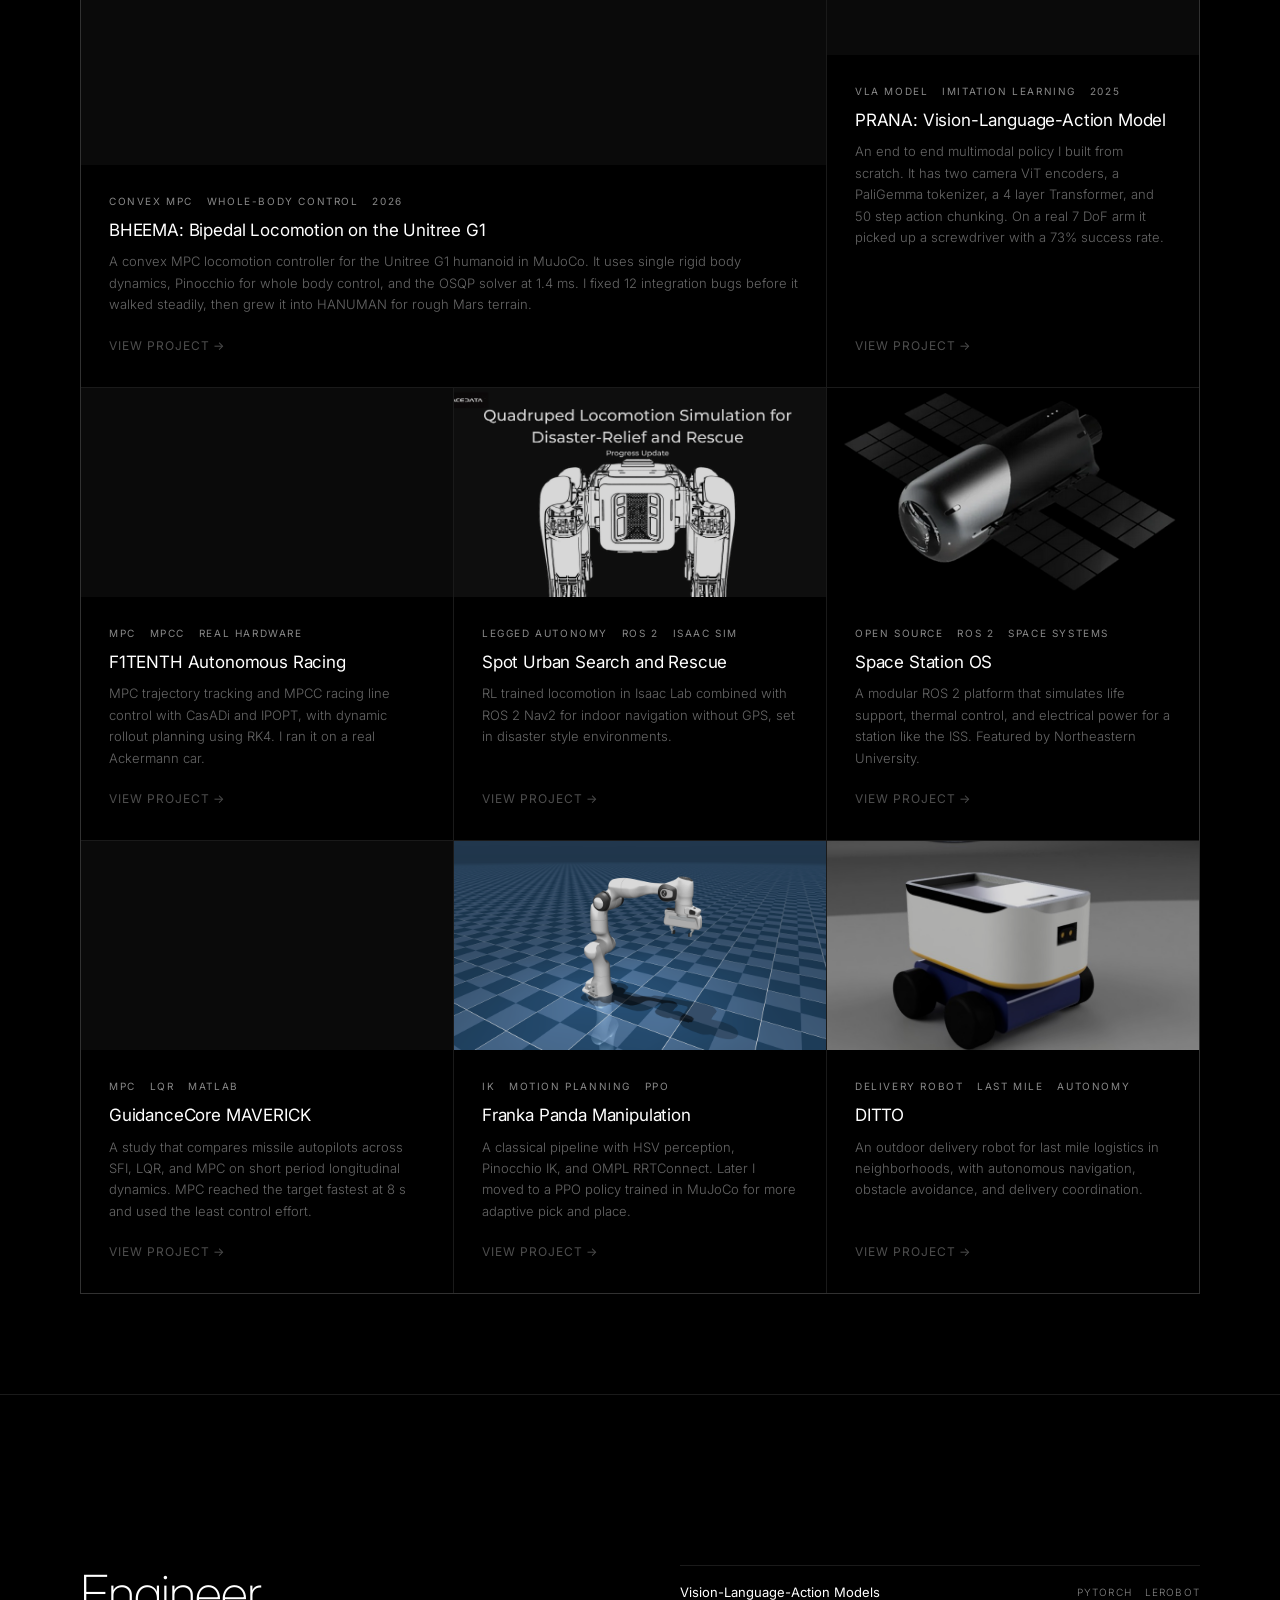
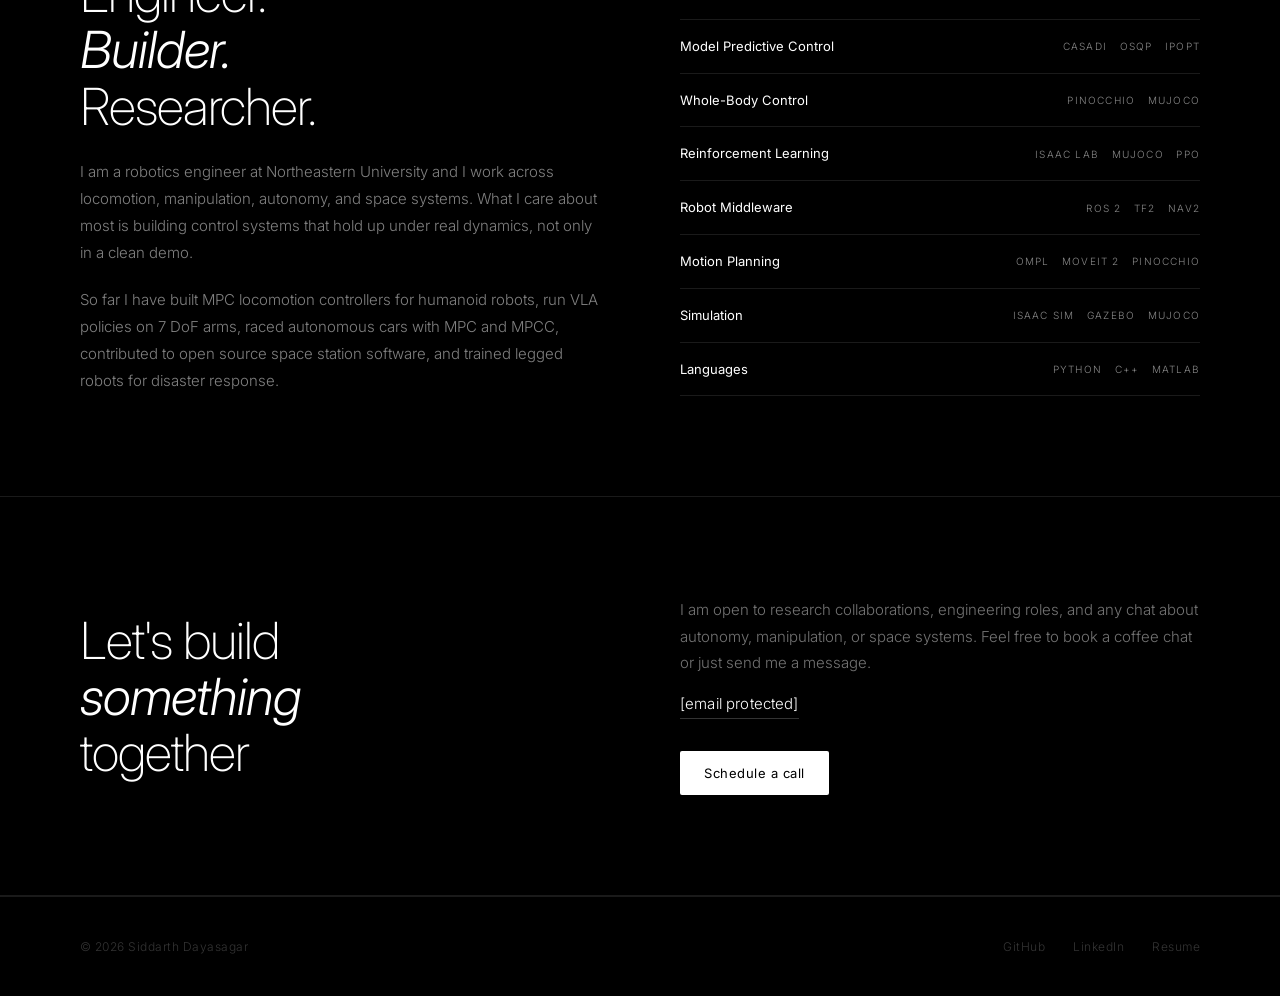
==== commit 7617c553: "Changes to words" ====
--- a/index.html
+++ b/index.html
@@ -732,13 +732,14 @@
         <div class="project-tag">System Identification &nbsp; Sim-to-Real &nbsp; 2026</div>
         <div class="project-title">PLUTO: Measured the Robot, Then Trained on It</div>
         <p class="project-desc">
-          I measured a real Unitree G1's leg joints against its simulator and found
-          the biggest error was a parameter the standard tooling never fits: the robot
-          only delivers 82&ndash;95% of the torque the model assumes. Correcting it beat
-          rotor inertia, damping and friction combined. I also worked out which
-          parameters the data genuinely determines and which are noise, and used that
-          to size the randomisation. The policy trained on that model walks at
-          0.6 m/s and drives from the keyboard.
+          I measured the leg joints on a real Unitree G1, corrected its simulator to
+          match, and trained a walking policy on the corrected model. The fit found the
+          actuator gain was wrong, which is the one parameter these tools assume is
+          exact: the joints deliver 76&ndash;95% of the torque the model expects. Fixing
+          that mattered more than rotor inertia, damping and friction combined. I also
+          checked which fitted parameters the data could actually determine, and used
+          that to size the domain randomisation. Trained in mjlab, deployed over Unitree
+          SDK2, walks at 0.6 m/s on keyboard commands.
         </p>
         <a href="projects/pluto.html" class="project-link">View project →</a>
       </div>
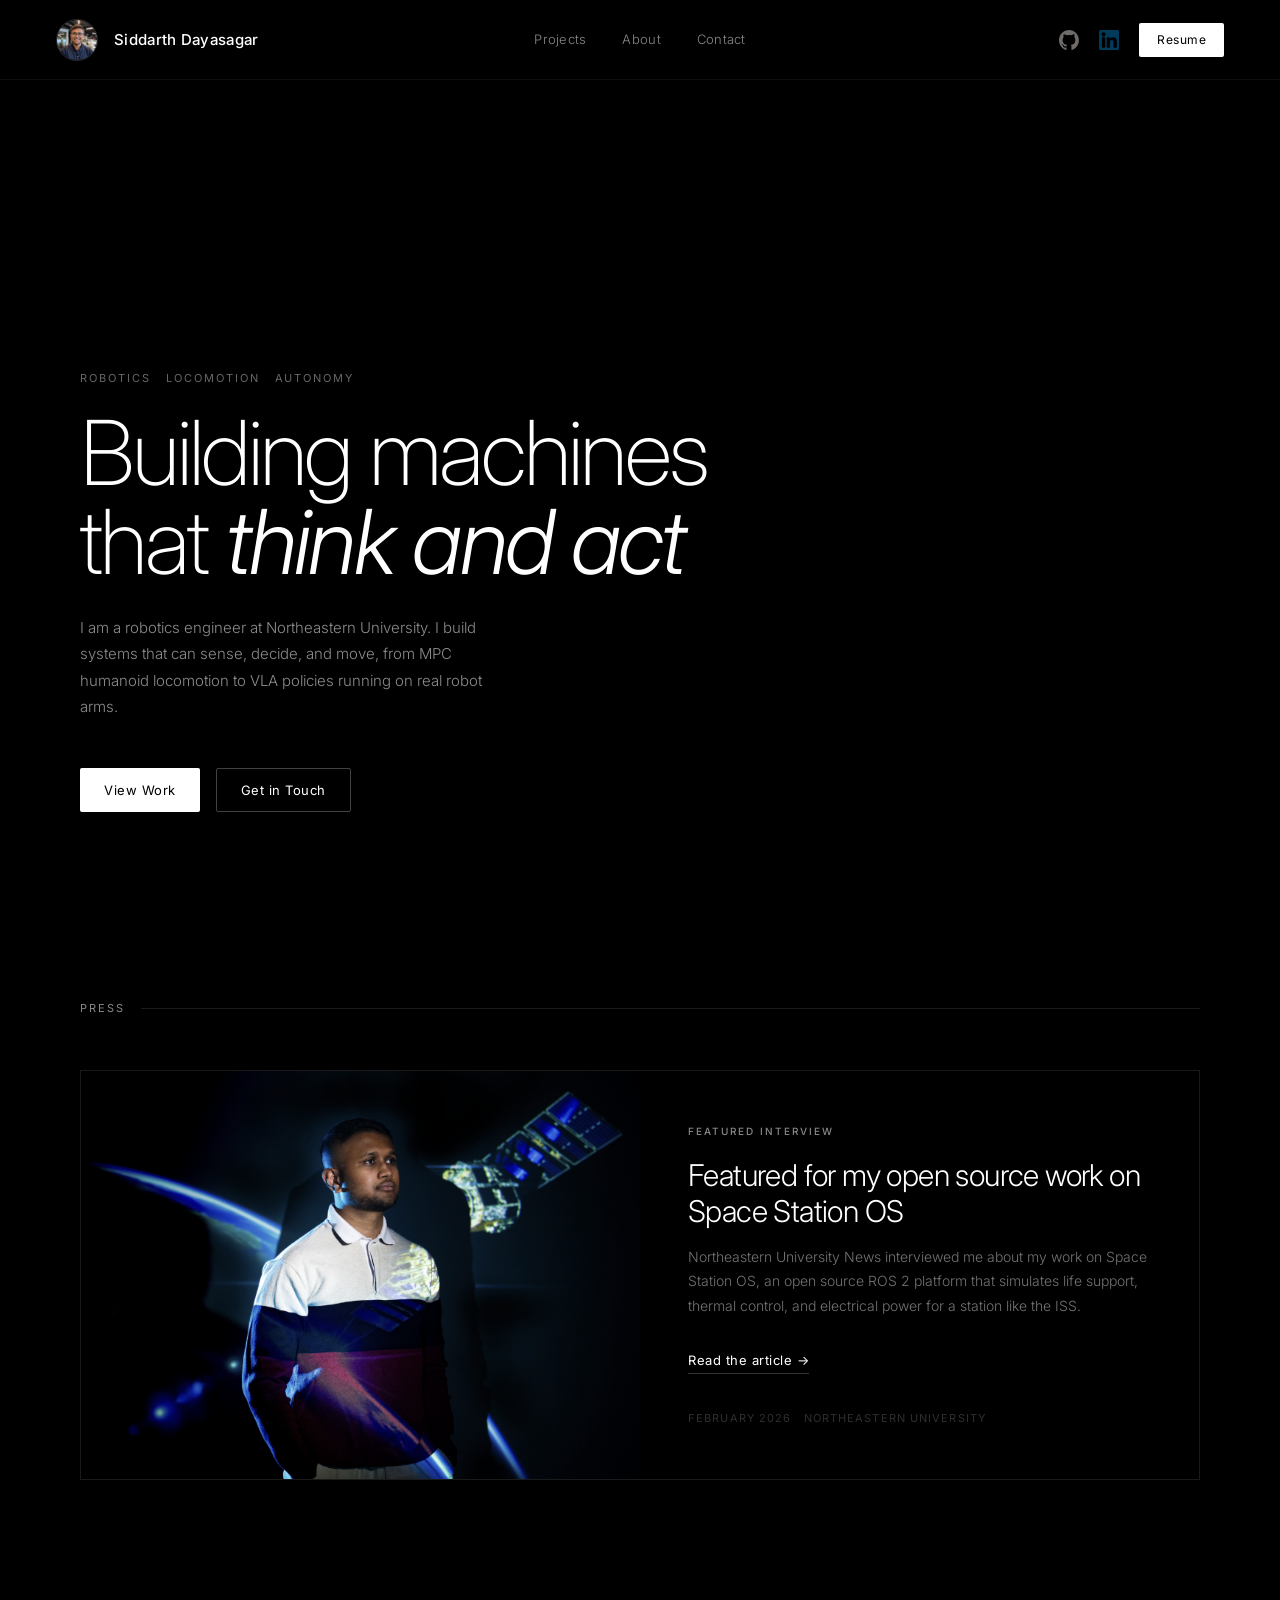
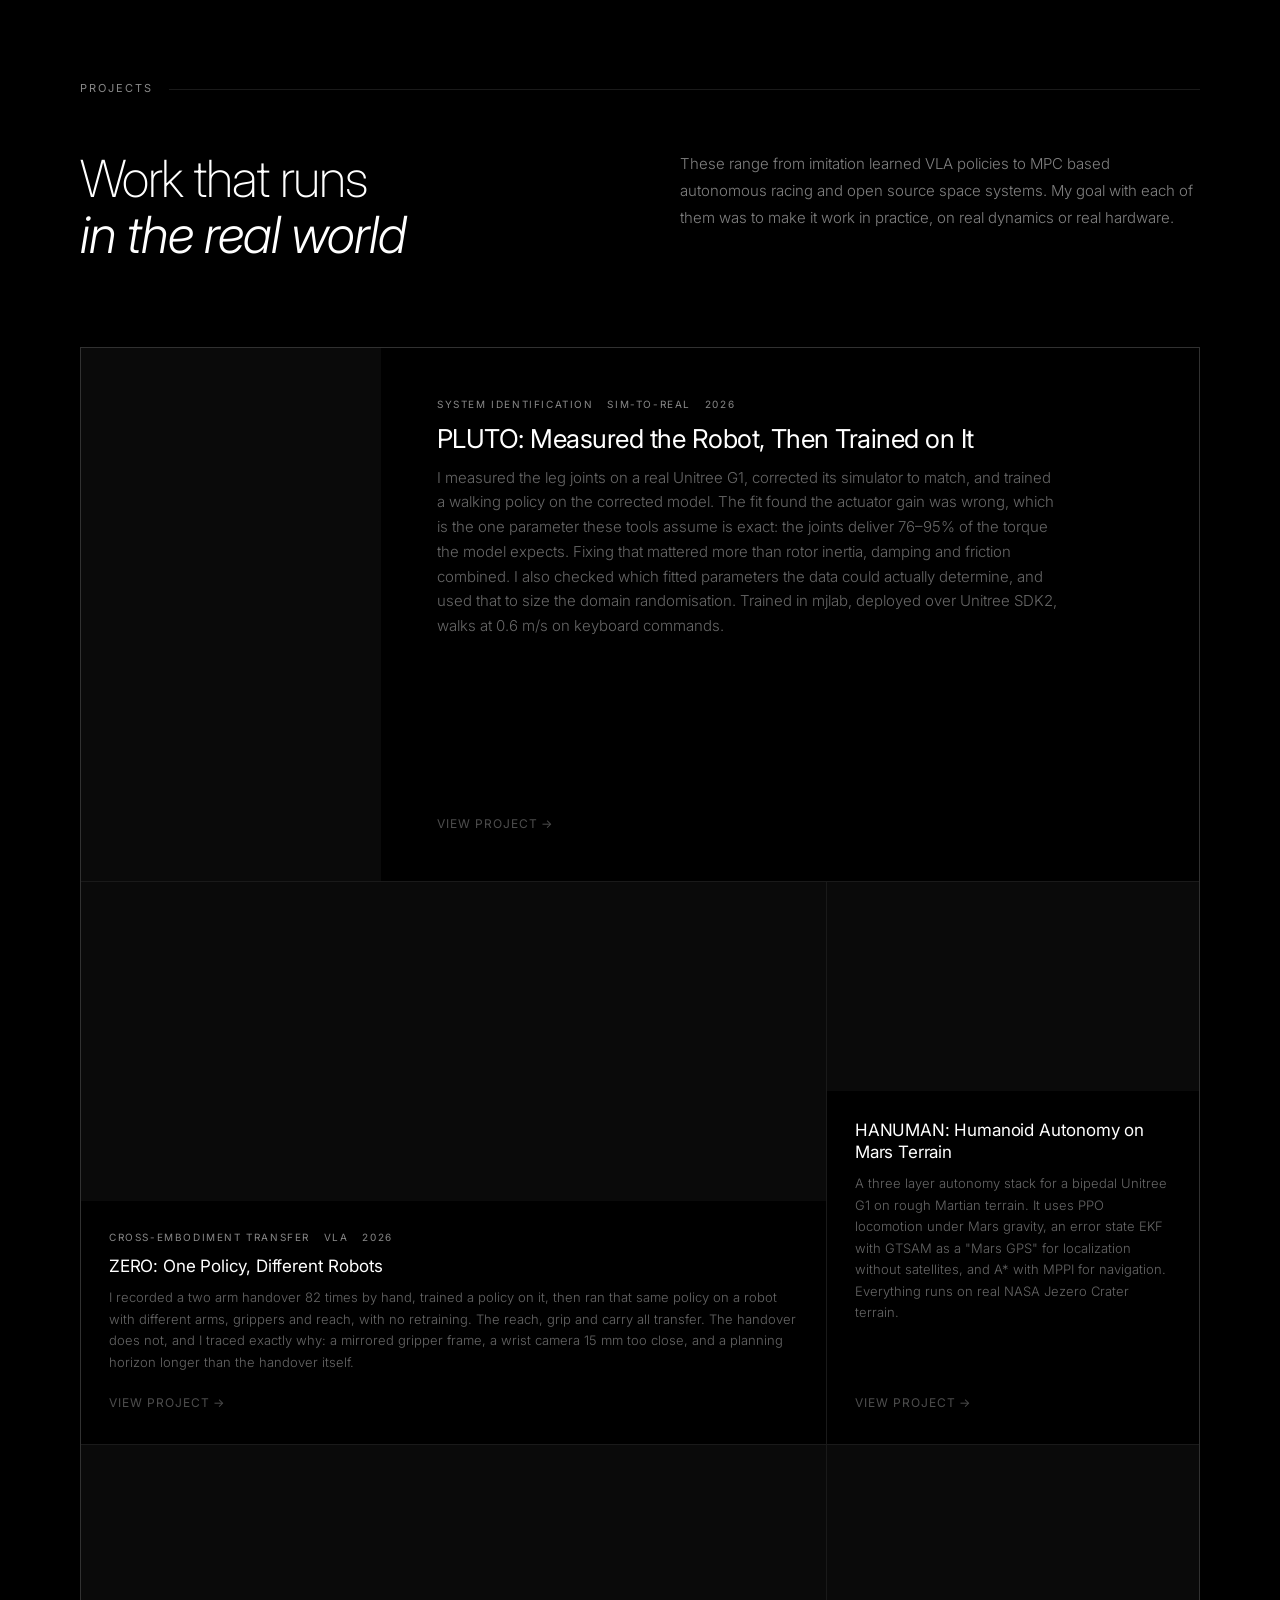
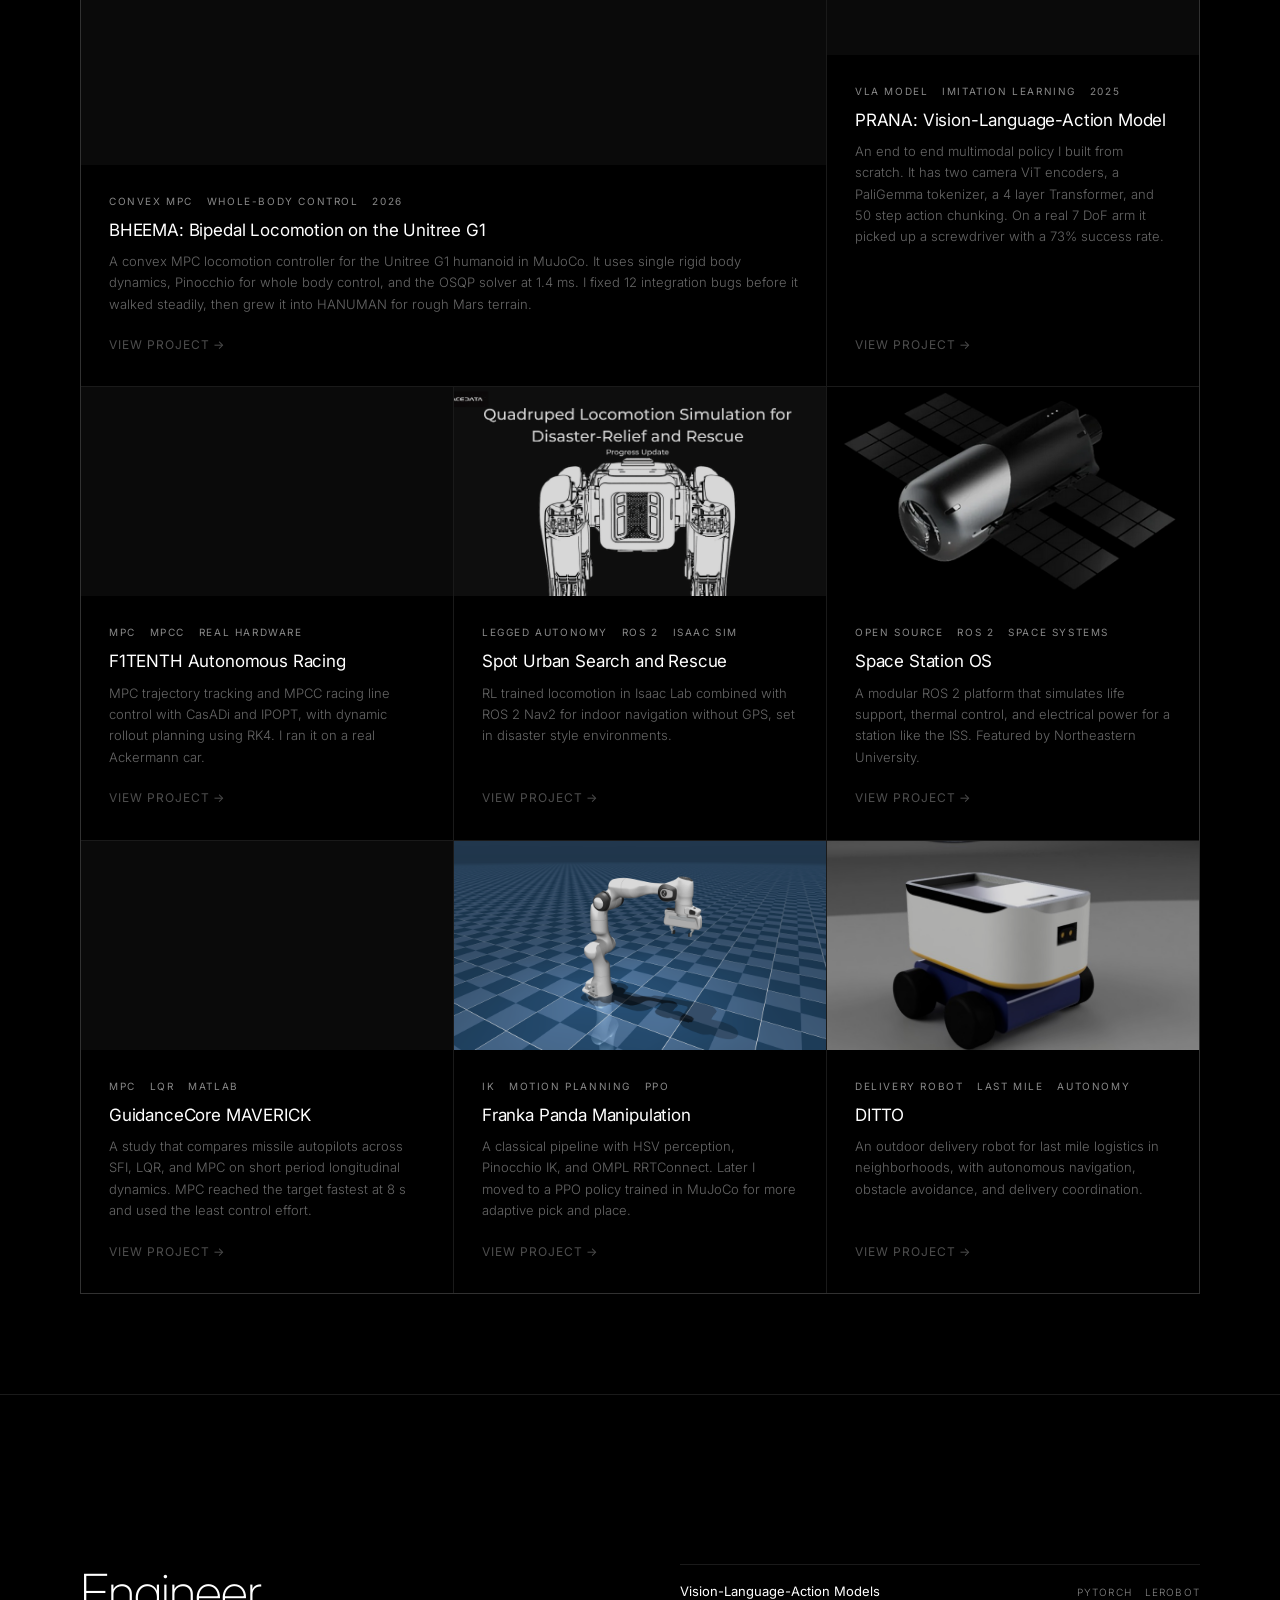
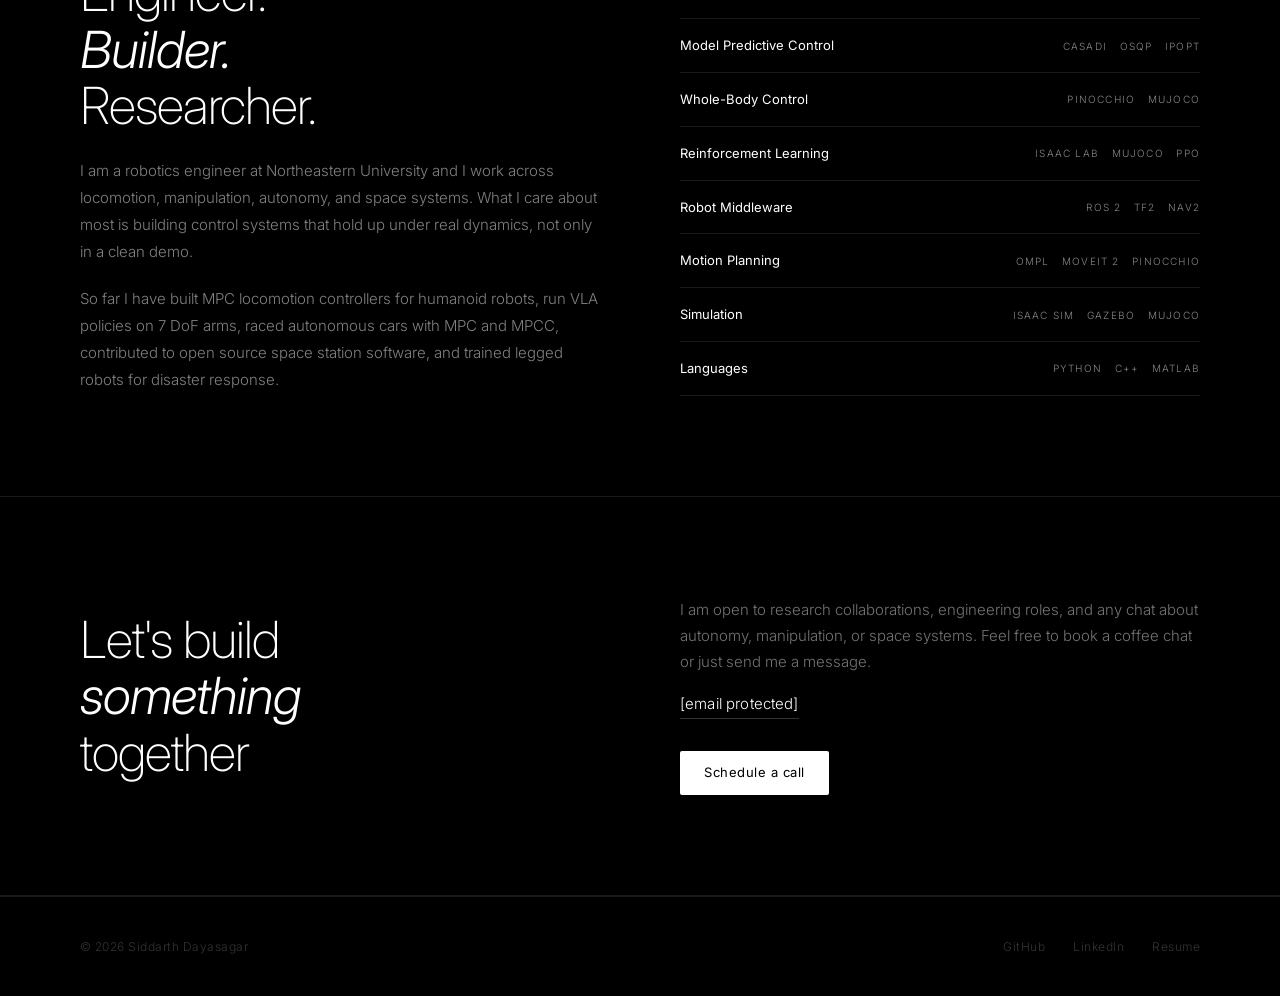
==== commit cfb26c2b: "Fixed video" ====
--- a/index.html
+++ b/index.html
@@ -408,11 +408,11 @@
       flex-direction: row; align-items: stretch;
     }
     .project-card.featured.portrait .project-media {
-      aspect-ratio: 9/16; width: 260px; max-height: 462px;
-      flex-shrink: 0; align-self: center; margin: 36px 0 36px 36px;
+      aspect-ratio: 9/16; width: 300px;
+      flex-shrink: 0; margin: 0;
     }
     .project-card.featured.portrait .project-body {
-      justify-content: center; padding: 36px 44px;
+      justify-content: center; padding: 48px 56px;
     }
     .project-card.featured.portrait .project-title { font-size: 26px; letter-spacing: -0.02em; }
     .project-card.featured.portrait .project-desc { font-size: 15px; max-width: 620px; }
@@ -575,9 +575,7 @@
       .project-card.featured.portrait { grid-column: span 1; flex-direction: column; }
       .project-card.featured.portrait .project-title { font-size: 17px; }
       .project-card.featured.portrait .project-body { padding: 20px 20px 24px; }
-      .project-card.featured.portrait .project-media {
-        width: 200px; max-height: 356px; margin: 20px auto 0;
-      }
+      .project-card.featured.portrait .project-media { width: 100%; }
       .project-body { padding: 20px 20px 24px; }
       .project-title { font-size: 15px; }
       .skills-list li { flex-direction: column; align-items: flex-start; gap: 4px; }
